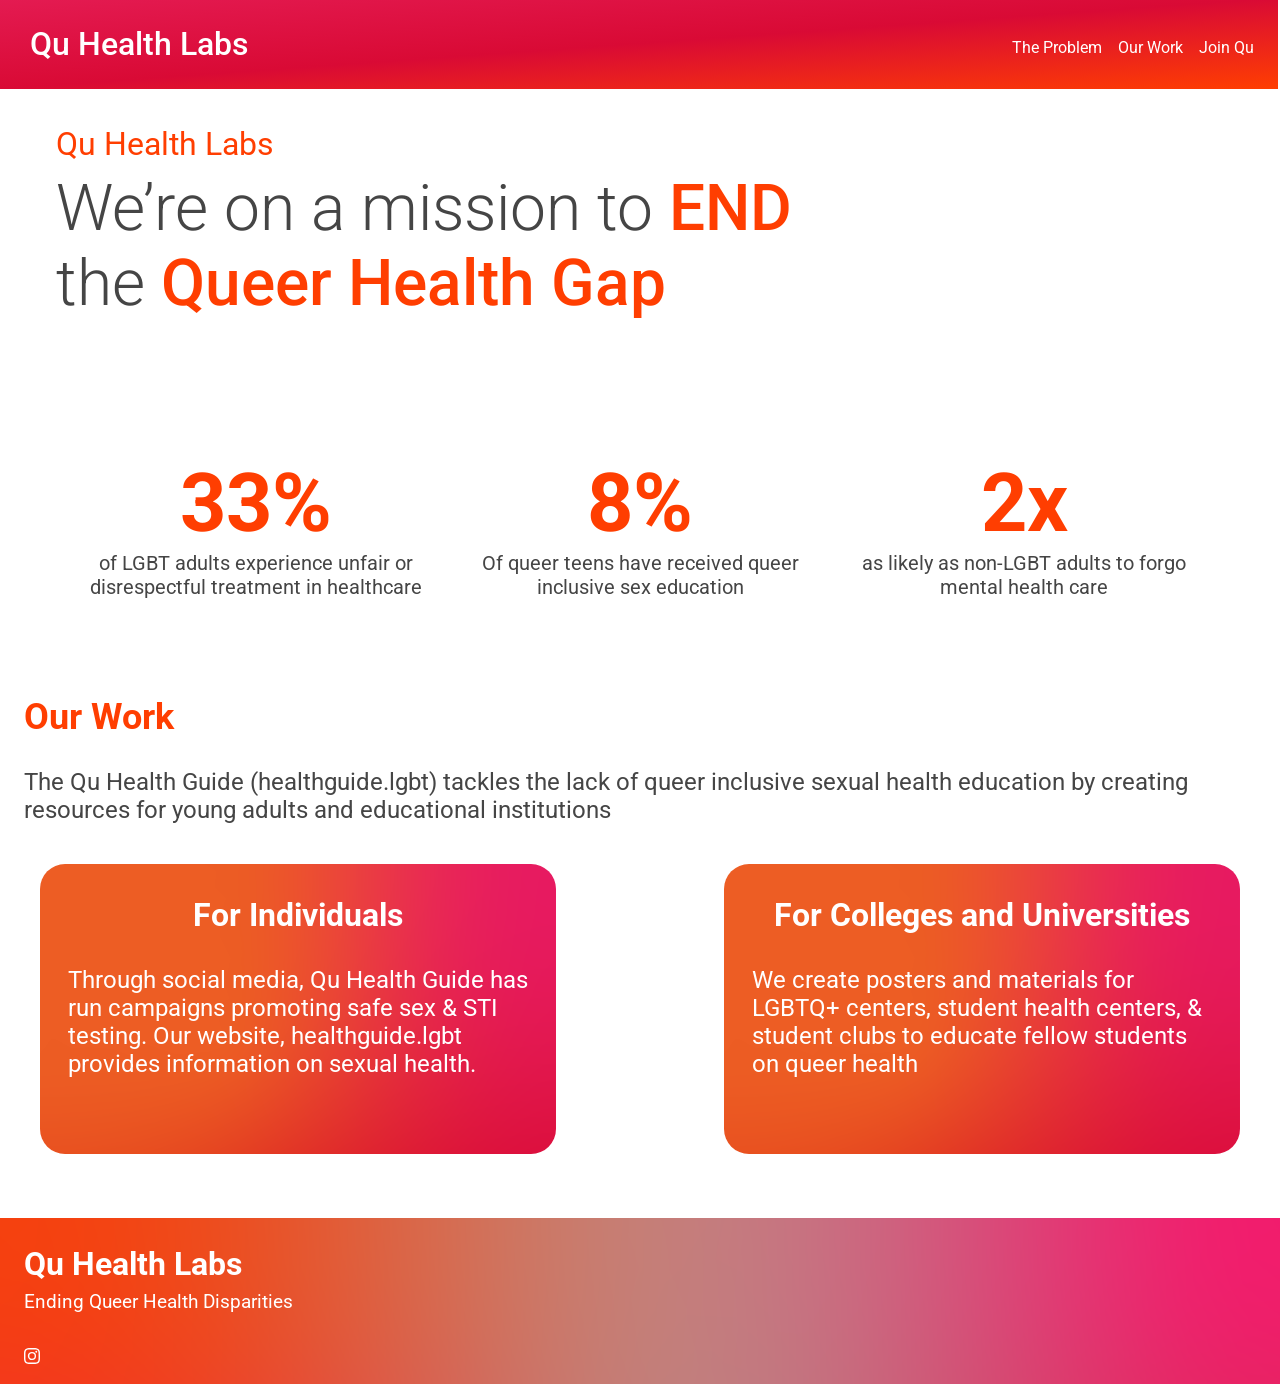
==== index.html @ 695c4d1d "navbar completed the navbar and related updates" ====
<!DOCTYPE html>
<html lang="en">
<head>
    <meta charset="UTF-8">
    <meta name="viewport" content="width=device-width, initial-scale=1.0">
    <title>Qu Health Labs: Ending Queer Health Disparities</title>
    <link rel="stylesheet" href="./styles.css">
    <link rel="preconnect" href="https://fonts.googleapis.com">
    <link rel="preconnect" href="https://fonts.gstatic.com" crossorigin>
    <link href="https://fonts.googleapis.com/css2?family=Roboto:ital,wght@0,100;0,300;0,400;0,500;0,700;0,900;1,100;1,300;1,400;1,500;1,700;1,900&display=swap" rel="stylesheet">
    <script src="https://code.jquery.com/jquery-3.7.1.js" integrity="sha256-eKhayi8LEQwp4NKxN+CfCh+3qOVUtJn3QNZ0TciWLP4=" crossorigin="anonymous"></script>
    <link rel="icon" type="image/x-icon" href="./Qu Ico.ico">
</head>
<body>
    <div class="navbar">
        <div class="navleft">
            <h2>
                Qu Health Labs
            </h2>
        </div>
        <div class="navright">
            <div>
                <li>
                    <a href="#theproblem">
                        <h3>
                            The Problem
                        </h3>
                    </a>
                </li>
            </div>
            <div>
                <li>
                    <a href="#ourwork">
                        <h3>
                            Our Work
                        </h3>
                    </a>
                </li>
            </div>
            <div>
                <li>
                    <a href="">
                        <h3>
                            Join Qu
                        </h3>
                    </a>
                </li>
            </div>
        </div>
        <div class="hamburger">
            <span class="bar"></span>
            <span class="bar"></span>
            <span class="bar"></span>
        </div>
    </div>
    <div class="container">
        <div id="welcome-page">
            <h1>
                Qu Health Labs
            </h1>
            <h2>
                We’re on a mission to <span style="font-weight: 500; color: var(--quorange);">END</span> the <span style="font-weight: 500; color: var(--quorange);">Queer Health Gap</span>
            </h2>
        </div>
    </div>
    <div id="theproblem">
    </div>
    <div class="statsbox">
        <div class="stat">
            <a href="https://www.kff.org/racial-equity-and-health-policy/press-release/survey-lgbt-adults-are-twice-as-likely-as-others-to-say-theyve-been-treated-unfairly-or-with-disrespect-by-a-doctor-or-other-health-care-provider/">
                <h3>
                    33%
                </h3>
                <p>
                    of LGBT adults experience unfair or disrespectful treatment in healthcare
                </p>
            </a>
        </div>
        <div class="stat">
            <a href="https://www.plannedparenthood.org/uploads/filer_public/41/d5/41d511c2-086f-4894-9df7-bb15ecf0d92e/call_to_action_lgbtq_sex_ed_report_-_final_2.pdf">
                <h3>
                    8%
                </h3>
                <p>
                    Of queer teens have received queer inclusive sex education
                </p>
            </a>
        </div>
        <div class="stat">
            <a href="https://www.kff.org/report-section/lgbt-adults-experiences-with-discrimination-and-health-care-disparities-findings/">
                <h3>
                    2x
                </h3>
                <p>
                    as likely as non-LGBT adults to forgo mental health care
                </p>
            </a>
        </div>
    </div>
    <div id="ourwork">
        <h2>
            Our Work
        </h2>
        <p>
            The Qu Health Guide (<a href="https://healthguide.lgbt/">healthguide.lgbt</a>) tackles the lack of queer inclusive sexual health education by creating resources for young adults and educational institutions
        </p>
    </div>
    <div class="workbox">
        <div class="work">
            <h3>
                For Individuals
            </h3>
            <p>
                Through social media, Qu Health Guide has run campaigns promoting safe sex & STI testing. Our website, healthguide.lgbt provides information on sexual health.
            </p>
        </div>
        <div class="work">
            <h3>
                For Colleges and Universities
            </h3>
            <p>
                We create posters and materials for LGBTQ+ centers, student health centers, & student clubs to educate fellow students on queer health
            </p>
        </div>
    </div>
    <div class="footer">
        <div class="footericon">
            <h2>
                Qu Health Labs
            </h2>
            <h3>
                Ending Queer Health Disparities
            </h3>
            <div class="footersocial">
                <a href="https://www.instagram.com/quhealth/">
                    <svg xmlns="http://www.w3.org/2000/svg" width="16" height="16" fill="currentColor" class="bi bi-instagram" viewBox="0 0 16 16">
                        <path d="M8 0C5.829 0 5.556.01 4.703.048 3.85.088 3.269.222 2.76.42a3.9 3.9 0 0 0-1.417.923A3.9 3.9 0 0 0 .42 2.76C.222 3.268.087 3.85.048 4.7.01 5.555 0 5.827 0 8.001c0 2.172.01 2.444.048 3.297.04.852.174 1.433.372 1.942.205.526.478.972.923 1.417.444.445.89.719 1.416.923.51.198 1.09.333 1.942.372C5.555 15.99 5.827 16 8 16s2.444-.01 3.298-.048c.851-.04 1.434-.174 1.943-.372a3.9 3.9 0 0 0 1.416-.923c.445-.445.718-.891.923-1.417.197-.509.332-1.09.372-1.942C15.99 10.445 16 10.173 16 8s-.01-2.445-.048-3.299c-.04-.851-.175-1.433-.372-1.941a3.9 3.9 0 0 0-.923-1.417A3.9 3.9 0 0 0 13.24.42c-.51-.198-1.092-.333-1.943-.372C10.443.01 10.172 0 7.998 0zm-.717 1.442h.718c2.136 0 2.389.007 3.232.046.78.035 1.204.166 1.486.275.373.145.64.319.92.599s.453.546.598.92c.11.281.24.705.275 1.485.039.843.047 1.096.047 3.231s-.008 2.389-.047 3.232c-.035.78-.166 1.203-.275 1.485a2.5 2.5 0 0 1-.599.919c-.28.28-.546.453-.92.598-.28.11-.704.24-1.485.276-.843.038-1.096.047-3.232.047s-2.39-.009-3.233-.047c-.78-.036-1.203-.166-1.485-.276a2.5 2.5 0 0 1-.92-.598 2.5 2.5 0 0 1-.6-.92c-.109-.281-.24-.705-.275-1.485-.038-.843-.046-1.096-.046-3.233s.008-2.388.046-3.231c.036-.78.166-1.204.276-1.486.145-.373.319-.64.599-.92s.546-.453.92-.598c.282-.11.705-.24 1.485-.276.738-.034 1.024-.044 2.515-.045zm4.988 1.328a.96.96 0 1 0 0 1.92.96.96 0 0 0 0-1.92m-4.27 1.122a4.109 4.109 0 1 0 0 8.217 4.109 4.109 0 0 0 0-8.217m0 1.441a2.667 2.667 0 1 1 0 5.334 2.667 2.667 0 0 1 0-5.334"/>
                    </svg>
                </a>
            </div>
        </div>
    </div>
    <script src="nav.js"></script>
</body>
</html>
---- styles.css ----
:root {
    --quorange: #FF3E01;
    --qumagenta: #E41B52;
    --qured: #D90A35;
    --qublack: #454545;
}

*{
    font-family: "Roboto";
}

a, a:hover, a:visited, a:active {
    color: inherit;
    text-decoration: none;
   }

h1 {
    color: var(--quorange);
}

h2 {
    color: var(--quorange);
}

.container {
    display: flexbox;
    text-align: center;
}

.navbar {
    display: flex;
    flex-direction: row;
    flex-wrap: wrap;
    background-image: linear-gradient(to right bottom, var(--qumagenta), var(--qured), var(--quorange)) !important;
    font-size: 1rem;
    margin-left: -10px;
    margin-right: -20px;
    margin-top: -10px;
    justify-content: space-between;
    position: fixed;
    width: 100%;
}



.navleft {
    float: left;
}

.navleft h2{
    color: #ffffff;
    font-size: 2rem;
    padding-left: 2rem;
    font-weight: 500;
}

.navright{
    display: inline-flex;
    flex-direction: row;
    font-size: .9rem;
    margin-top: 1.5rem;
    margin-right: 1.5rem;
    color: #ffffff;
}

.navright h3 {
    margin-left: 1rem;
    font-weight: 400;
    font-size: 1rem;
}

.navright li {
    list-style-type: none;
    display: inline-block;
    flex-direction: row;    
}

.hamburger {
    display: none;
    cursor: pointer;
}

.bar {
    display: block;
    width: 30px;
    height: 3.6px;
    margin-top: 6px;
    margin-bottom: 6px;
    background-color: #ffffff;
}

@media screen and (max-width: 700px){
    .hamburger {
        display: block;
        margin-top: 1.8rem;
        margin-right: 2rem;
    }
    .navright {
        position: fixed;
        left: -100%;
        top: 60px;
        flex-direction: column;
        flex-wrap: wrap;
        background-image: linear-gradient(to right top, var(--qumagenta), var(--qured), var(--quorange)) !important;
        width: 100%;
        margin-left: 0px;
        margin-right: 0px;
        padding-left: 0px;
        padding-right: 0px;
        text-align: center;
    }

    .navright.active {
        left: 0;
    }

    .navmenu {
        text-align: center;
    }
    .navright h3{
        font-size: 20px;
    }
}

.sticky {
    position: fixed;
    top: 0;
    width: 100%;
}

#welcome-page {
    padding-top: 6rem;
    padding-left: 3rem;
    padding-right: 3rem;
    justify-content: center;
    text-align: left;
    max-width: 800px;
}

#welcome-page h1 {
    font-size: 2rem;
    font-weight: 400;
    margin-bottom: 0px;
    padding-bottom: 0px;
    color: var(--quorange);
    text-align: start;
}

#welcome-page h2 {
    font-size: 4rem;
    font-weight: 300;
    color: #454545;
    margin-top: .5rem;
    text-align: start;
}

@media only screen and (max-width: 800px)  {
    #welcomepage {
        justify-content: center;
        text-align: center;
        margin: 2rem;
        padding: 2rem;
    }

    #welcomepage h2 {
        font-size: 2rem;
    }
}

.statsbox {
    font-weight: 600;
    display: flex;
    flex-direction: row;
    flex-wrap: wrap;
    justify-content: space-between;
    padding-top: 0rem;
    margin-top: 0rem;
    padding-left: 2rem;
    padding-right: 2rem;
    align-items: center;
    max-width: 1440px;
    margin: auto;
    padding-bottom: 3rem;
}

.stat {
    max-width: 384px;
    align-items: center;
}

.stat h3{
    color: #FF3E01;
    font-size: 81px;
    font-weight: bold;
    text-align: center;
    padding-bottom: 0px;
    margin-bottom: 0px;
}

.stat p {
    color: #454545;
    font-size: 20px;
    font-weight: 400;
    margin-top: 0rem;
    padding-top: 0rem;
    text-align: center;
}

@media only screen and (max-width: 1300px)  {
    .statsbox {
        justify-content: center;
    }
}


#ourwork {
    justify-content: flex-start;
    margin-left: auto;
    margin-right: auto;
    padding-left: 1rem;
    padding-right: 1rem;
    font-size: 1.5rem;
    max-width: 1440px;
}

#ourwork p {
    color: #454545;
    font-size: 1.5rem;
}
@media only screen and (max-width: 800px){
    #theproblem p {
        font-size: large;
    }
    #ourwork p {
        font-size: large;
    }
    
}
.workbox {
    display: flex;
    flex-direction: row;
    flex-wrap: wrap;
    max-width: 1440px;
    margin-left: auto;
    margin-right: auto;
    padding-left: 1rem;
    padding-right: 1rem;
    justify-content: space-between
}

@media only screen and (max-width: 1150px){
    .workbox {
        justify-content: center;
    }
    
}
.work {
    margin: 1rem;
    max-width: 500px;
    min-width: 300px;
    min-height: 280px;
    max-height: 380px;
    color: #ffffff;
    background-image: url("qubox.png");
    background-size: 100%;
    border-radius: 25px;
    padding-left: 8px;
    padding-right: 8px;
    padding-bottom: 10px;
}

.work h3 {
    font-weight: bold;
    font-size: 32px;
    text-align: center;
    padding-top: 0px;
    padding-left: 20px;
    padding-right: 20px;
}

.work p {
    font-weight: 400;
    font-size: 24px;
    padding-left: 20px;
    padding-right: 20px;
}

.footer {
    background-image: url("qufooter.png");
    display: flex;
    flex-direction: row;
    flex-wrap: wrap;
    margin-top: 3rem;
    margin-left: -1rem;
    margin-right: -1rem;
    margin-bottom: -2rem;
    padding-bottom: 1rem;
    background-size: cover;
}

.footericon {
    color: #ffffff;
    padding-left: 2rem;
}

.footericon h2 {
    color: #ffffff;
    font-size: 2rem;
    padding-bottom: 0rem;
    margin-bottom: .5rem;
}

.footericon h3 {
    color: #ffffff;
    font-weight: 400;
    margin-top: 0rem;
    padding-top: 0rem;
}

.footersocial {
    margin-top: 1rem;
    padding-top: 1rem;
}
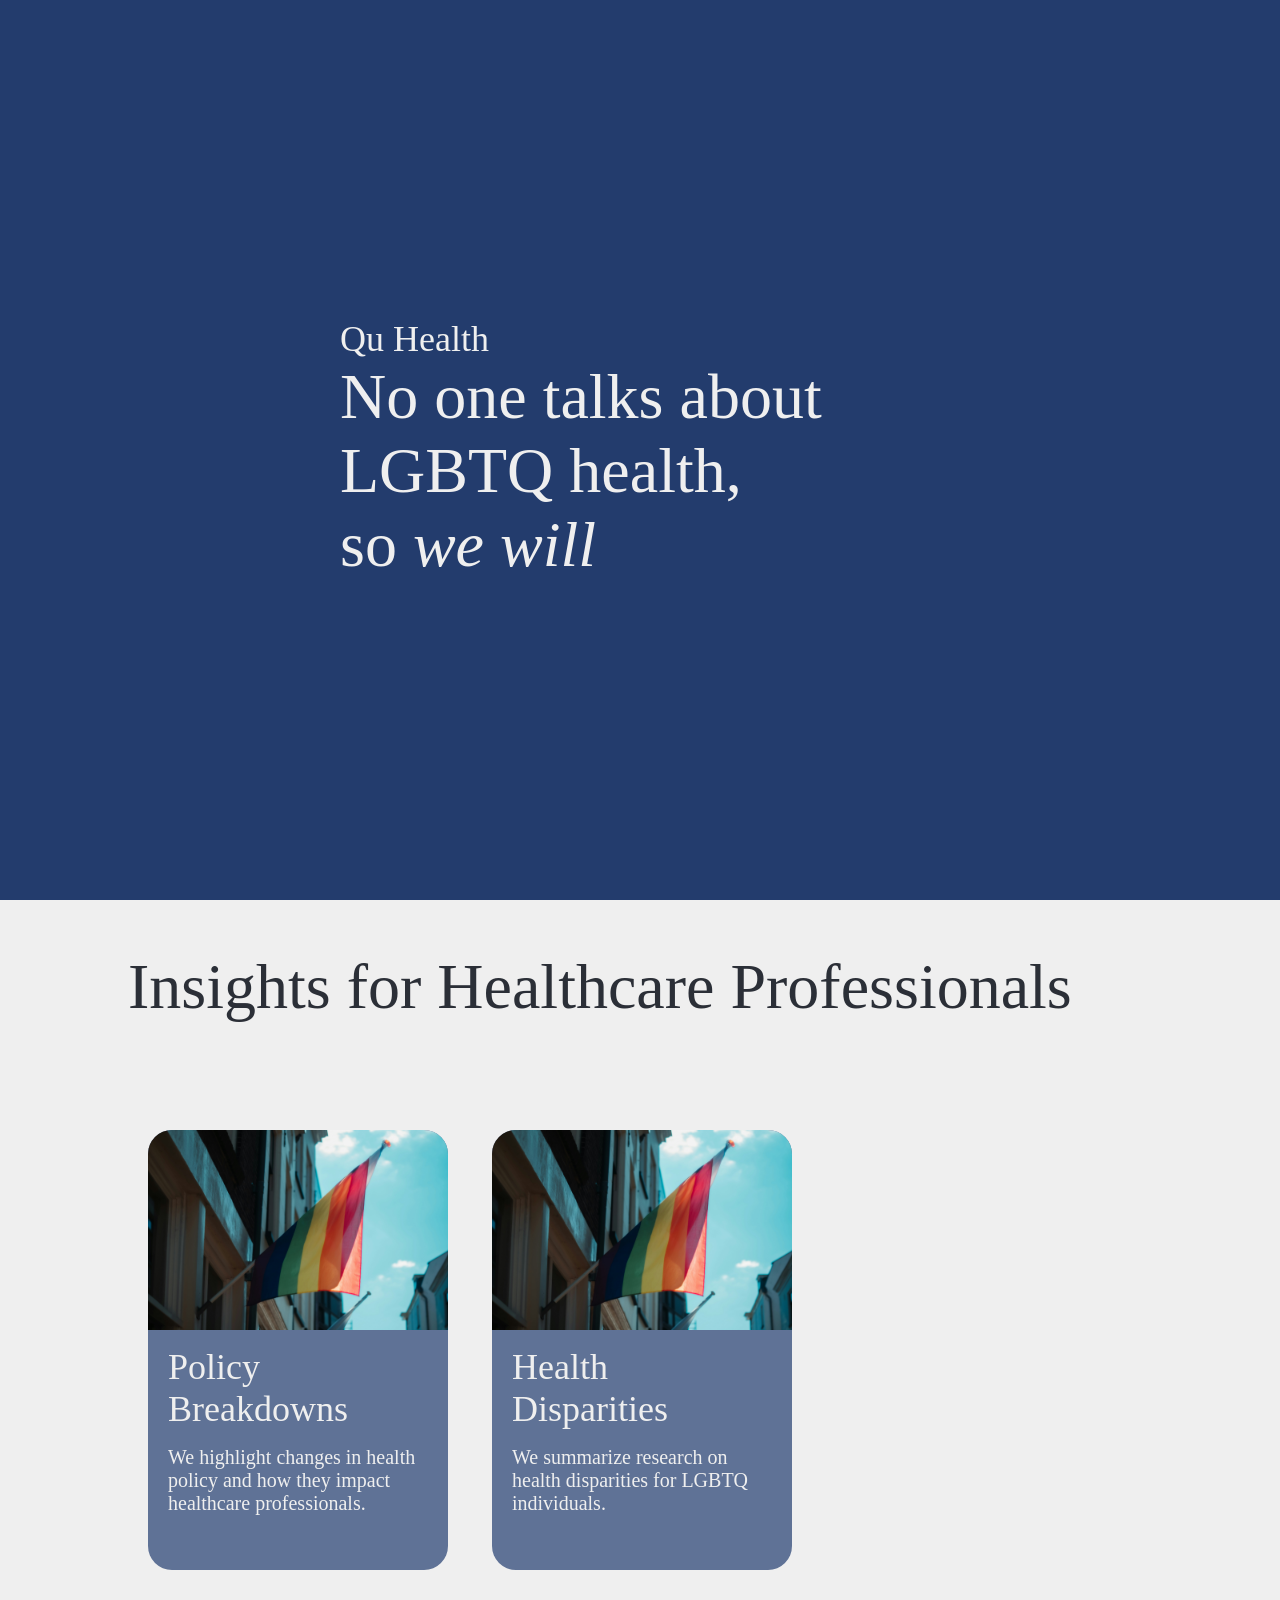
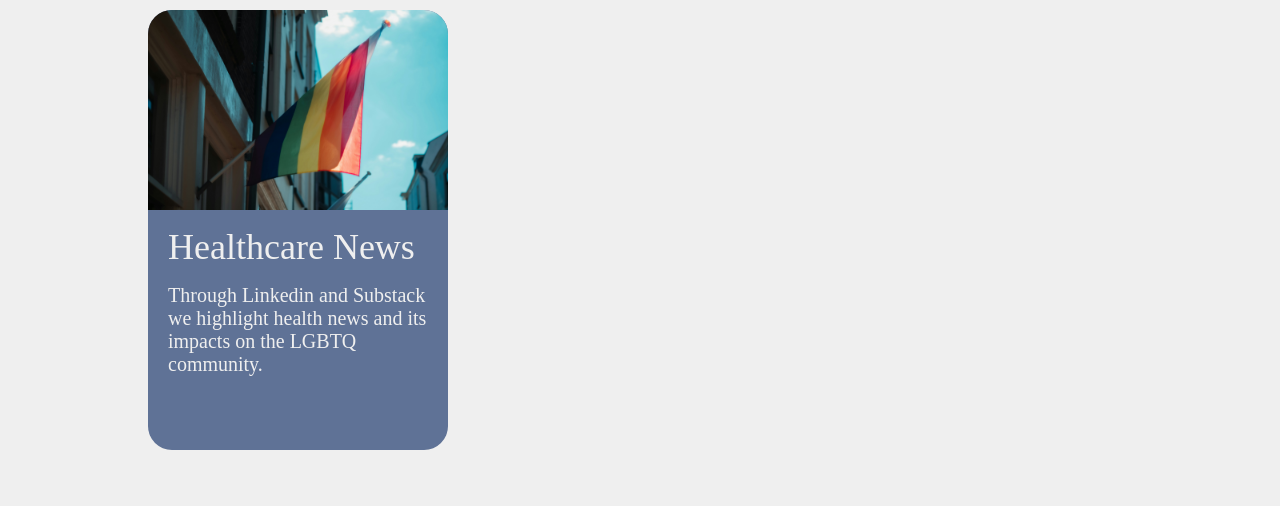
==== commit aedbc943: "updated qu health" ====
--- a/index.html
+++ b/index.html
@@ -3,143 +3,73 @@
 <head>
     <meta charset="UTF-8">
     <meta name="viewport" content="width=device-width, initial-scale=1.0">
-    <title>Qu Health Labs: Ending Queer Health Disparities</title>
+    <title>Qu Health</title>
     <link rel="stylesheet" href="./styles.css">
     <link rel="preconnect" href="https://fonts.googleapis.com">
     <link rel="preconnect" href="https://fonts.gstatic.com" crossorigin>
     <link href="https://fonts.googleapis.com/css2?family=Roboto:ital,wght@0,100;0,300;0,400;0,500;0,700;0,900;1,100;1,300;1,400;1,500;1,700;1,900&display=swap" rel="stylesheet">
     <script src="https://code.jquery.com/jquery-3.7.1.js" integrity="sha256-eKhayi8LEQwp4NKxN+CfCh+3qOVUtJn3QNZ0TciWLP4=" crossorigin="anonymous"></script>
-    <link rel="icon" type="image/x-icon" href="./Qu Ico.ico">
+    <link rel="icon" type="image/x-icon" href="./quico.ico">
 </head>
 <body>
-    <div class="navbar">
-        <div class="navleft">
+    <div class="herocontainer">
+        <div class="herotext">
             <h2>
-                Qu Health Labs
+                Qu Health
             </h2>
-        </div>
-        <div class="navright">
-            <div>
-                <li>
-                    <a href="#theproblem">
-                        <h3>
-                            The Problem
-                        </h3>
-                    </a>
-                </li>
-            </div>
-            <div>
-                <li>
-                    <a href="#ourwork">
-                        <h3>
-                            Our Work
-                        </h3>
-                    </a>
-                </li>
-            </div>
-            <div>
-                <li>
-                    <a href="">
-                        <h3>
-                            Join Qu
-                        </h3>
-                    </a>
-                </li>
-            </div>
-        </div>
-        <div class="hamburger">
-            <span class="bar"></span>
-            <span class="bar"></span>
-            <span class="bar"></span>
+            <h1>
+                No one talks about LGBTQ health, <br>
+                so <i>we will</i>
+            </h1>
         </div>
     </div>
     <div class="container">
-        <div id="welcome-page">
-            <h1>
-                Qu Health Labs
-            </h1>
+        <div class="header">
             <h2>
-                We’re on a mission to <span style="font-weight: 500; color: var(--quorange);">END</span> the <span style="font-weight: 500; color: var(--quorange);">Queer Health Gap</span>
+                Insights for Healthcare Professionals
             </h2>
         </div>
-    </div>
-    <div id="theproblem">
-    </div>
-    <div class="statsbox">
-        <div class="stat">
-            <a href="https://www.kff.org/racial-equity-and-health-policy/press-release/survey-lgbt-adults-are-twice-as-likely-as-others-to-say-theyve-been-treated-unfairly-or-with-disrespect-by-a-doctor-or-other-health-care-provider/">
-                <h3>
-                    33%
-                </h3>
-                <p>
-                    of LGBT adults experience unfair or disrespectful treatment in healthcare
-                </p>
-            </a>
-        </div>
-        <div class="stat">
-            <a href="https://www.plannedparenthood.org/uploads/filer_public/41/d5/41d511c2-086f-4894-9df7-bb15ecf0d92e/call_to_action_lgbtq_sex_ed_report_-_final_2.pdf">
-                <h3>
-                    8%
-                </h3>
-                <p>
-                    Of queer teens have received queer inclusive sex education
-                </p>
-            </a>
-        </div>
-        <div class="stat">
-            <a href="https://www.kff.org/report-section/lgbt-adults-experiences-with-discrimination-and-health-care-disparities-findings/">
-                <h3>
-                    2x
-                </h3>
-                <p>
-                    as likely as non-LGBT adults to forgo mental health care
-                </p>
-            </a>
-        </div>
-    </div>
-    <div id="ourwork">
-        <h2>
-            Our Work
-        </h2>
-        <p>
-            The Qu Health Guide (<a href="https://healthguide.lgbt/">healthguide.lgbt</a>) tackles the lack of queer inclusive sexual health education by creating resources for young adults and educational institutions
-        </p>
-    </div>
-    <div class="workbox">
-        <div class="work">
-            <h3>
-                For Individuals
-            </h3>
-            <p>
-                Through social media, Qu Health Guide has run campaigns promoting safe sex & STI testing. Our website, healthguide.lgbt provides information on sexual health.
-            </p>
-        </div>
-        <div class="work">
-            <h3>
-                For Colleges and Universities
-            </h3>
-            <p>
-                We create posters and materials for LGBTQ+ centers, student health centers, & student clubs to educate fellow students on queer health
-            </p>
-        </div>
-    </div>
-    <div class="footer">
-        <div class="footericon">
-            <h2>
-                Qu Health Labs
-            </h2>
-            <h3>
-                Ending Queer Health Disparities
-            </h3>
-            <div class="footersocial">
-                <a href="https://www.instagram.com/quhealth/">
-                    <svg xmlns="http://www.w3.org/2000/svg" width="16" height="16" fill="currentColor" class="bi bi-instagram" viewBox="0 0 16 16">
-                        <path d="M8 0C5.829 0 5.556.01 4.703.048 3.85.088 3.269.222 2.76.42a3.9 3.9 0 0 0-1.417.923A3.9 3.9 0 0 0 .42 2.76C.222 3.268.087 3.85.048 4.7.01 5.555 0 5.827 0 8.001c0 2.172.01 2.444.048 3.297.04.852.174 1.433.372 1.942.205.526.478.972.923 1.417.444.445.89.719 1.416.923.51.198 1.09.333 1.942.372C5.555 15.99 5.827 16 8 16s2.444-.01 3.298-.048c.851-.04 1.434-.174 1.943-.372a3.9 3.9 0 0 0 1.416-.923c.445-.445.718-.891.923-1.417.197-.509.332-1.09.372-1.942C15.99 10.445 16 10.173 16 8s-.01-2.445-.048-3.299c-.04-.851-.175-1.433-.372-1.941a3.9 3.9 0 0 0-.923-1.417A3.9 3.9 0 0 0 13.24.42c-.51-.198-1.092-.333-1.943-.372C10.443.01 10.172 0 7.998 0zm-.717 1.442h.718c2.136 0 2.389.007 3.232.046.78.035 1.204.166 1.486.275.373.145.64.319.92.599s.453.546.598.92c.11.281.24.705.275 1.485.039.843.047 1.096.047 3.231s-.008 2.389-.047 3.232c-.035.78-.166 1.203-.275 1.485a2.5 2.5 0 0 1-.599.919c-.28.28-.546.453-.92.598-.28.11-.704.24-1.485.276-.843.038-1.096.047-3.232.047s-2.39-.009-3.233-.047c-.78-.036-1.203-.166-1.485-.276a2.5 2.5 0 0 1-.92-.598 2.5 2.5 0 0 1-.6-.92c-.109-.281-.24-.705-.275-1.485-.038-.843-.046-1.096-.046-3.233s.008-2.388.046-3.231c.036-.78.166-1.204.276-1.486.145-.373.319-.64.599-.92s.546-.453.92-.598c.282-.11.705-.24 1.485-.276.738-.034 1.024-.044 2.515-.045zm4.988 1.328a.96.96 0 1 0 0 1.92.96.96 0 0 0 0-1.92m-4.27 1.122a4.109 4.109 0 1 0 0 8.217 4.109 4.109 0 0 0 0-8.217m0 1.441a2.667 2.667 0 1 1 0 5.334 2.667 2.667 0 0 1 0-5.334"/>
-                    </svg>
-                </a>
+        <div class="workbox">
+            <div class="work">
+                <img src="./prideflag.jpg" alt="">
+                <div class="worktext">
+                    <h3>
+                        Policy Breakdowns
+                    </h3>
+                </div>
+                <div class="worktext">
+                    <p>
+                        We highlight changes in health policy and how they impact healthcare professionals.
+                    </p>
+                </div>
+            </div>
+            <div class="work">
+                <img src="./prideflag.jpg" alt="">
+                <div class="worktext">
+                    <h3>
+                        Health Disparities
+                    </h3>
+                </div>
+                <div class="worktext">
+                    <p>
+                        We summarize research on health disparities for LGBTQ individuals.
+                    </p>
+                </div>
+            </div>
+            <div class="work">
+                <img src="./prideflag.jpg" alt="">
+                <div class="worktext">
+                    <h3>
+                        Healthcare News
+                    </h3>
+                </div>
+                <div class="worktext">
+                    <p>
+                        Through Linkedin and Substack we highlight health news and its impacts on the LGBTQ community.
+                    </p>
+                </div>
             </div>
         </div>
     </div>
-    <script src="nav.js"></script>
 </body>
 </html>
--- a/styles.css
+++ b/styles.css
@@ -1,323 +1,139 @@
 :root {
-    --quorange: #FF3E01;
-    --qumagenta: #E41B52;
-    --qured: #D90A35;
-    --qublack: #454545;
+    --qudarkblue: #233C6D;
+    --qulightblue: #5F7296;
+    --quwhite: #EFEFEF;
+    --qunavy: #2B2F37;
 }
 
-*{
-    font-family: "Roboto";
+* {
+    margin: 0;
+    padding: 0;
 }
 
-a, a:hover, a:visited, a:active {
-    color: inherit;
-    text-decoration: none;
-   }
-
 h1 {
-    color: var(--quorange);
+    font-family: Times, 'Times New Roman';
+    color: var(--quwhite);
+    font-weight: 400;
+    font-size: 64px;
 }
 
 h2 {
-    color: var(--quorange);
+    font-weight: 400;
+    color: var(--qunavy);
+    font-size: 64px;
+}
+
+h3 {
+    font-weight: 400;
+    color: var(--quwhite);
+    font-size: 36px;
+}
+
+p {
+    font-weight: 400;
+    color: var(--quwhite);
+    font-size: 20px;
+}
+
+.herocontainer {
+    min-height: 100vh;
+    background-color: var(--qudarkblue);
+    display: flex;
+    justify-content: center;
+    align-items: center;
+}
+
+.herotext {
+    max-width: 600px;
+    justify-content: start;
+}
+
+.herotext h2 {
+    color: var(--quwhite);
+    font-size: 36px;
 }
 
 .container {
-    display: flexbox;
-    text-align: center;
+    min-height: 100vh;
+    background-color: var(--quwhite);
+    justify-content: center;
+    margin-left: auto;
+    margin-right: auto;
+    margin: 0;
 }
 
-.navbar {
-    display: flex;
-    flex-direction: row;
-    flex-wrap: wrap;
-    background-image: linear-gradient(to right bottom, var(--qumagenta), var(--qured), var(--quorange)) !important;
-    font-size: 1rem;
-    margin-left: -10px;
-    margin-right: -20px;
-    margin-top: -10px;
-    justify-content: space-between;
-    position: fixed;
-    width: 100%;
+.header {
+    padding: 50px;
+    justify-content: center;
+    margin-left: auto;
+    margin-right: auto;
+    width: clamp(300px, 80%, 1100px);
 }
 
-
-
-.navleft {
-    float: left;
+.workbox {
+    display: inline-flexbox;
+    flex-direction: row;
+    justify-content: center;
+    margin-left: auto;
+    margin-right: auto;
+    padding-top: 36px;
+    padding-bottom: 36px;
+    width: clamp(300px, 80%, 1100px);
 }
 
-.navleft h2{
-    color: #ffffff;
-    font-size: 2rem;
-    padding-left: 2rem;
-    font-weight: 500;
+.work {
+    min-height: 420px;
+    max-width: 300px;
+    background-color: var(--qulightblue);
+    display: inline-flex;
+    padding-bottom: 20px;
+    flex-direction: column;
+    align-items: start;
+    gap: 16px;
+    flex-shrink: 0;
+    border-radius: 24px;
+    margin: 20px;
+
 }
 
-.navright{
-    display: inline-flex;
-    flex-direction: row;
-    font-size: .9rem;
-    margin-top: 1.5rem;
-    margin-right: 1.5rem;
-    color: #ffffff;
+.work img {
+    object-fit: cover;
+    max-width: 300px;
+    border-radius: 24px 24px 0px 0px;
 }
 
-.navright h3 {
-    margin-left: 1rem;
-    font-weight: 400;
-    font-size: 1rem;
-}
-
-.navright li {
-    list-style-type: none;
-    display: inline-block;
-    flex-direction: row;    
-}
-
-.hamburger {
-    display: none;
-    cursor: pointer;
-}
-
-.bar {
-    display: block;
-    width: 30px;
-    height: 3.6px;
-    margin-top: 6px;
-    margin-bottom: 6px;
-    background-color: #ffffff;
-}
-
-@media screen and (max-width: 700px){
-    .hamburger {
-        display: block;
-        margin-top: 1.8rem;
-        margin-right: 2rem;
-    }
-    .navright {
-        position: fixed;
-        left: -100%;
-        top: 60px;
-        flex-direction: column;
-        flex-wrap: wrap;
-        background-image: linear-gradient(to right top, var(--qumagenta), var(--qured), var(--quorange)) !important;
-        width: 100%;
-        margin-left: 0px;
-        margin-right: 0px;
-        padding-left: 0px;
-        padding-right: 0px;
-        text-align: center;
-    }
-
-    .navright.active {
-        left: 0;
-    }
-
-    .navmenu {
-        text-align: center;
-    }
-    .navright h3{
-        font-size: 20px;
-    }
-}
-
-.sticky {
-    position: fixed;
-    top: 0;
-    width: 100%;
-}
-
-#welcome-page {
-    padding-top: 6rem;
-    padding-left: 3rem;
-    padding-right: 3rem;
-    justify-content: center;
-    text-align: left;
-    max-width: 800px;
-}
-
-#welcome-page h1 {
-    font-size: 2rem;
-    font-weight: 400;
-    margin-bottom: 0px;
-    padding-bottom: 0px;
-    color: var(--quorange);
-    text-align: start;
-}
-
-#welcome-page h2 {
-    font-size: 4rem;
-    font-weight: 300;
-    color: #454545;
-    margin-top: .5rem;
-    text-align: start;
-}
-
-@media only screen and (max-width: 800px)  {
-    #welcomepage {
-        justify-content: center;
-        text-align: center;
-        margin: 2rem;
-        padding: 2rem;
-    }
-
-    #welcomepage h2 {
-        font-size: 2rem;
-    }
-}
-
-.statsbox {
-    font-weight: 600;
-    display: flex;
-    flex-direction: row;
-    flex-wrap: wrap;
-    justify-content: space-between;
-    padding-top: 0rem;
-    margin-top: 0rem;
-    padding-left: 2rem;
-    padding-right: 2rem;
-    align-items: center;
-    max-width: 1440px;
-    margin: auto;
-    padding-bottom: 3rem;
-}
-
-.stat {
-    max-width: 384px;
-    align-items: center;
-}
-
-.stat h3{
-    color: #FF3E01;
-    font-size: 81px;
-    font-weight: bold;
-    text-align: center;
-    padding-bottom: 0px;
-    margin-bottom: 0px;
-}
-
-.stat p {
-    color: #454545;
-    font-size: 20px;
-    font-weight: 400;
-    margin-top: 0rem;
-    padding-top: 0rem;
-    text-align: center;
-}
-
-@media only screen and (max-width: 1300px)  {
-    .statsbox {
-        justify-content: center;
-    }
-}
-
-
-#ourwork {
-    justify-content: flex-start;
-    margin-left: auto;
-    margin-right: auto;
-    padding-left: 1rem;
-    padding-right: 1rem;
-    font-size: 1.5rem;
-    max-width: 1440px;
-}
-
-#ourwork p {
-    color: #454545;
-    font-size: 1.5rem;
-}
-@media only screen and (max-width: 800px){
-    #theproblem p {
-        font-size: large;
-    }
-    #ourwork p {
-        font-size: large;
-    }
-    
-}
-.workbox {
-    display: flex;
-    flex-direction: row;
-    flex-wrap: wrap;
-    max-width: 1440px;
-    margin-left: auto;
-    margin-right: auto;
-    padding-left: 1rem;
-    padding-right: 1rem;
-    justify-content: space-between
-}
-
-@media only screen and (max-width: 1150px){
-    .workbox {
-        justify-content: center;
-    }
-    
-}
-.work {
-    margin: 1rem;
-    max-width: 500px;
-    min-width: 300px;
-    min-height: 280px;
-    max-height: 380px;
-    color: #ffffff;
-    background-image: url("qubox.png");
-    background-size: 100%;
-    border-radius: 25px;
-    padding-left: 8px;
-    padding-right: 8px;
-    padding-bottom: 10px;
-}
-
-.work h3 {
-    font-weight: bold;
-    font-size: 32px;
-    text-align: center;
-    padding-top: 0px;
+.worktext {
     padding-left: 20px;
     padding-right: 20px;
 }
 
-.work p {
-    font-weight: 400;
-    font-size: 24px;
-    padding-left: 20px;
-    padding-right: 20px;
-}
+@media screen and (max-width: 700px) {
+    .herocontainer {
+        padding-left: 40px;
+        padding-right: 40px;
+    }
 
-.footer {
-    background-image: url("qufooter.png");
-    display: flex;
-    flex-direction: row;
-    flex-wrap: wrap;
-    margin-top: 3rem;
-    margin-left: -1rem;
-    margin-right: -1rem;
-    margin-bottom: -2rem;
-    padding-bottom: 1rem;
-    background-size: cover;
-}
+    h1 {
+        font-size: 48px;
+    }
 
-.footericon {
-    color: #ffffff;
-    padding-left: 2rem;
-}
+    h2 {
+        font-size: 40px;
+    }
 
-.footericon h2 {
-    color: #ffffff;
-    font-size: 2rem;
-    padding-bottom: 0rem;
-    margin-bottom: .5rem;
-}
+    .workbox {
+        padding-top: 24px;
+        padding-left: 10px;
+        padding-right: 10px;
+        flex-direction: column;
+    }
 
-.footericon h3 {
-    color: #ffffff;
-    font-weight: 400;
-    margin-top: 0rem;
-    padding-top: 0rem;
-}
+    .work {
+        max-width: 280px;
+    }
 
-.footersocial {
-    margin-top: 1rem;
-    padding-top: 1rem;
+    .work img {
+        max-width: 280px;
+    }
+
 }
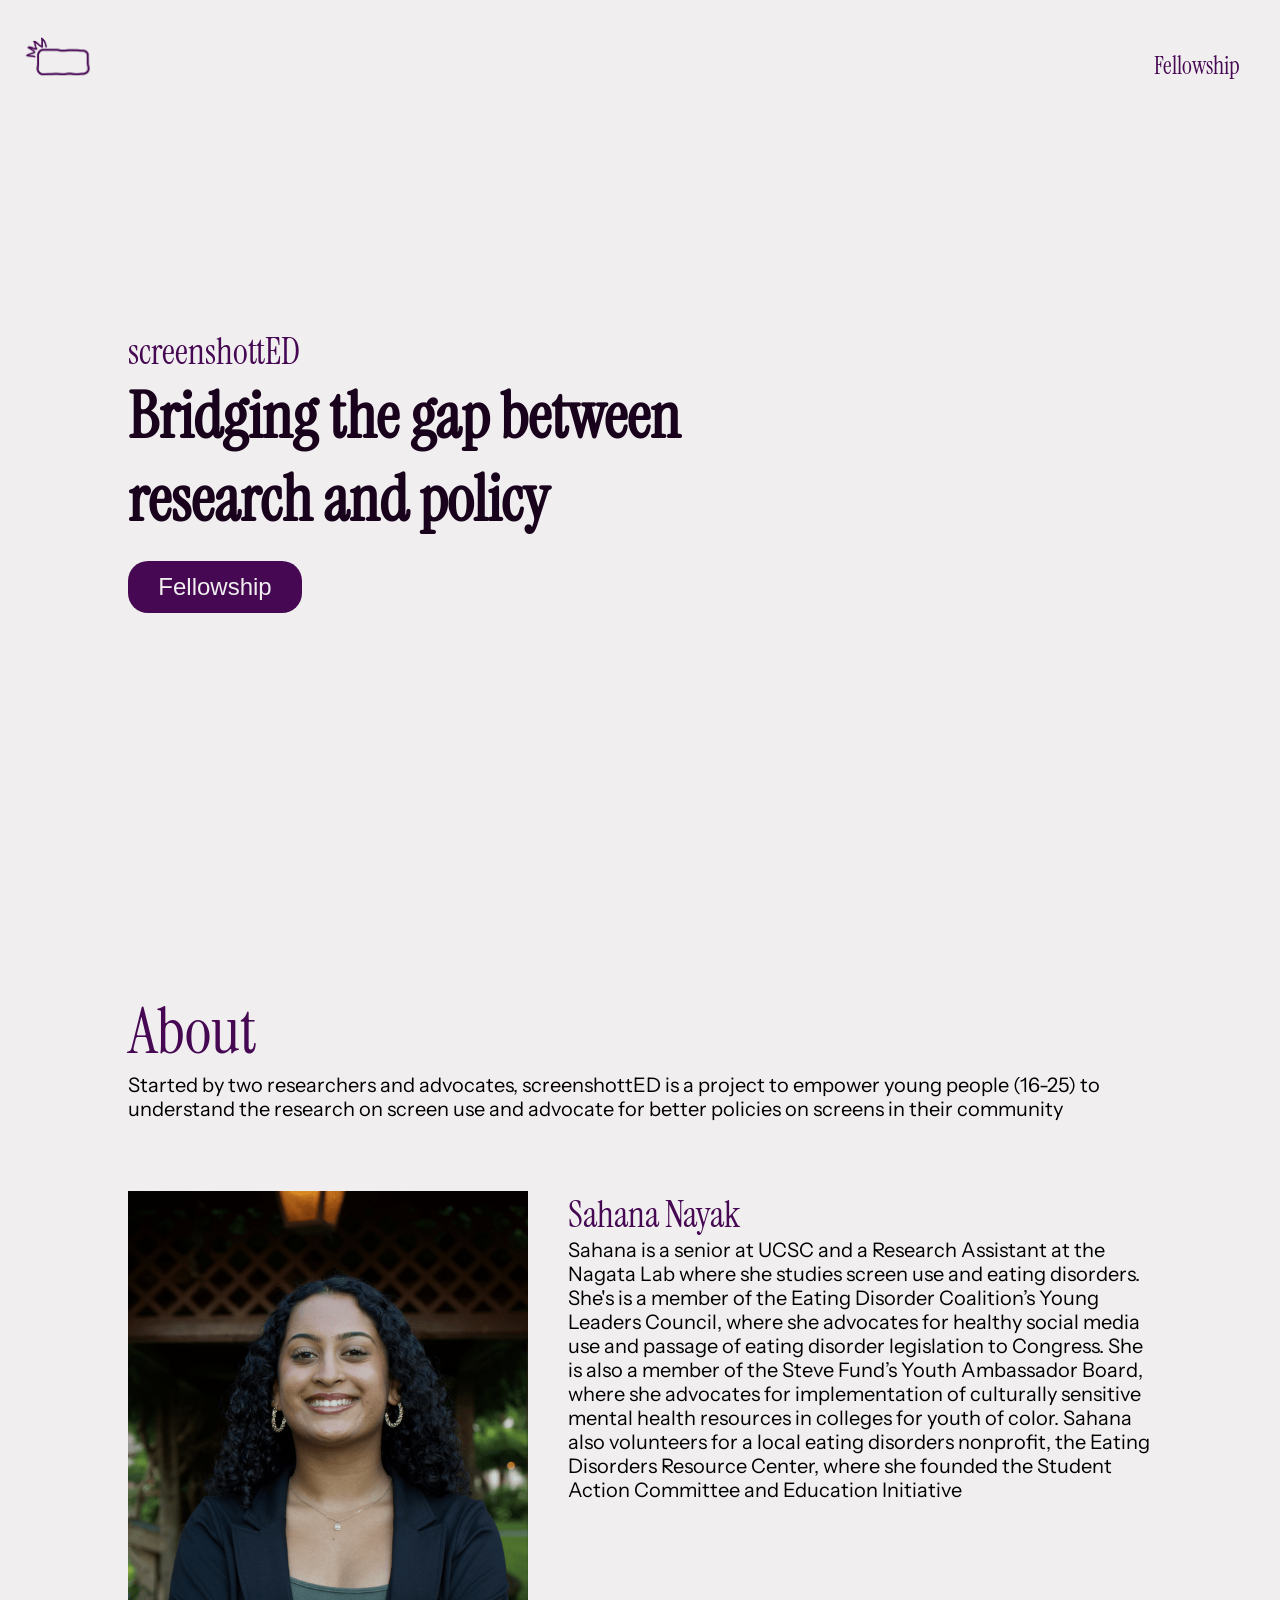
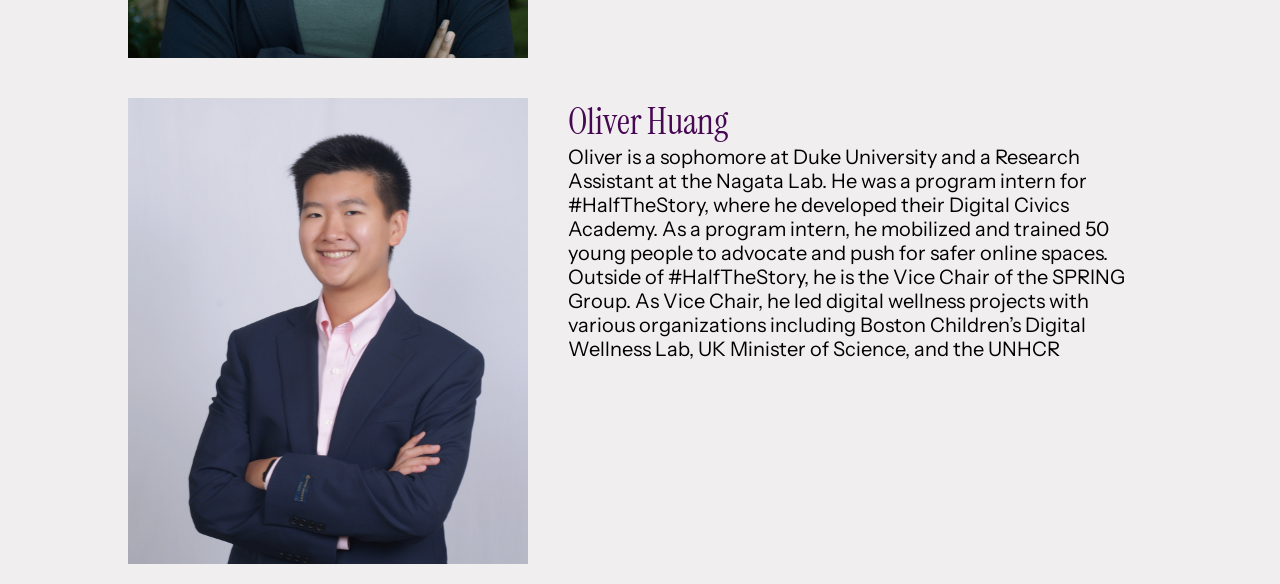
==== commit 0d1e0f7f: "About Page Added an about page and headshots" ====
--- a/index.html
+++ b/index.html
@@ -3,71 +3,78 @@
 <head>
     <meta charset="UTF-8">
     <meta name="viewport" content="width=device-width, initial-scale=1.0">
-    <title>Qu Health</title>
+    <title>screenshottED</title>
     <link rel="stylesheet" href="./styles.css">
+    <link rel="stylesheet" href="./nav.css">
+   <link rel="preconnect" href="https://fonts.googleapis.com">
+    <link rel="preconnect" href="https://fonts.gstatic.com" crossorigin>
+    <link href="https://fonts.googleapis.com/css2?family=Instrument+Serif:ital@0;1&display=swap" rel="stylesheet">
+    <script src="https://code.jquery.com/jquery-3.7.1.js" integrity="sha256-eKhayi8LEQwp4NKxN+CfCh+3qOVUtJn3QNZ0TciWLP4=" crossorigin="anonymous"></script>
     <link rel="preconnect" href="https://fonts.googleapis.com">
     <link rel="preconnect" href="https://fonts.gstatic.com" crossorigin>
-    <link href="https://fonts.googleapis.com/css2?family=Roboto:ital,wght@0,100;0,300;0,400;0,500;0,700;0,900;1,100;1,300;1,400;1,500;1,700;1,900&display=swap" rel="stylesheet">
-    <script src="https://code.jquery.com/jquery-3.7.1.js" integrity="sha256-eKhayi8LEQwp4NKxN+CfCh+3qOVUtJn3QNZ0TciWLP4=" crossorigin="anonymous"></script>
-    <link rel="icon" type="image/x-icon" href="./quico.ico">
+    <link href="https://fonts.googleapis.com/css2?family=Instrument+Sans:ital,wght@0,400..700;1,400..700&family=Instrument+Serif:ital@0;1&display=swap" rel="stylesheet">
+
+    <link rel="icon" type="image/x-icon" href="./Screen Shotted Logo.png">
 </head>
 <body>
+    <div id="nav-placeholder">
+    </div>
+    <script>
+    $(function(){
+      $("#nav-placeholder").load("nav.html");
+    });
+    </script>
     <div class="herocontainer">
         <div class="herotext">
             <h2>
-                Qu Health
+                screenshottED
             </h2>
             <h1>
-                No one talks about LGBTQ health, <br>
-                so <i>we will</i>
+                Bridging the gap between research and policy
             </h1>
+            <div class="button">
+                <a href="./fellowship.html">
+                <h3>
+                    Fellowship
+                </h3>
+                </a>
+
+            </div>
         </div>
     </div>
     <div class="container">
         <div class="header">
             <h2>
-                Insights for Healthcare Professionals
+                About
             </h2>
+            <p>
+                Started by two researchers and advocates, screenshottED is a project to empower young people (16-25) to understand the research on screen use and advocate for better policies on screens in their community
+            </p>
         </div>
-        <div class="workbox">
-            <div class="work">
-                <img src="./prideflag.jpg" alt="">
-                <div class="worktext">
-                    <h3>
-                        Policy Breakdowns
-                    </h3>
-                </div>
-                <div class="worktext">
-                    <p>
-                        We highlight changes in health policy and how they impact healthcare professionals.
-                    </p>
-                </div>
+        <div class="about">
+            <div class="about-image">
+                <img src="./sahana_headshot.png" alt="Photo of Sahana Nayak">
             </div>
-            <div class="work">
-                <img src="./prideflag.jpg" alt="">
-                <div class="worktext">
-                    <h3>
-                        Health Disparities
-                    </h3>
-                </div>
-                <div class="worktext">
-                    <p>
-                        We summarize research on health disparities for LGBTQ individuals.
-                    </p>
-                </div>
+            <div class="about-text">
+                <h3>
+                    Sahana Nayak
+                </h3>
+                <p>
+                   Sahana is a senior at UCSC and a Research Assistant at the Nagata Lab where she studies screen use and eating disorders. She's is a member of the Eating Disorder Coalition’s Young Leaders Council, where she advocates for healthy social media use and passage of eating disorder legislation to Congress. She is also a member of the Steve Fund’s Youth Ambassador Board, where she advocates for implementation of culturally sensitive mental health resources in colleges for youth of color. Sahana also volunteers for a local eating disorders nonprofit, the Eating Disorders Resource Center, where she founded the Student Action Committee and Education Initiative
+                </p>
             </div>
-            <div class="work">
-                <img src="./prideflag.jpg" alt="">
-                <div class="worktext">
-                    <h3>
-                        Healthcare News
-                    </h3>
-                </div>
-                <div class="worktext">
-                    <p>
-                        Through Linkedin and Substack we highlight health news and its impacts on the LGBTQ community.
-                    </p>
-                </div>
+        </div>
+        <div class="about">
+            <div class="about-image">
+                <img src="./oliver_headshot.png" alt="Photo of Oliver Huang">
+            </div>
+            <div class="about-text">
+                <h3>
+                    Oliver Huang
+                </h3>
+                <p>
+                    Oliver is a sophomore at Duke University and a Research Assistant at the Nagata Lab. He was a program intern for #HalfTheStory, where he developed their Digital Civics Academy. As a program intern, he mobilized and trained 50 young people to advocate and push for safer online spaces. Outside of #HalfTheStory, he is the Vice Chair of the SPRING Group. As Vice Chair, he led digital wellness projects with various organizations including Boston Children’s Digital Wellness Lab, UK Minister of Science, and the UNHCR
+                </p>
             </div>
         </div>
     </div>
--- a/styles.css
+++ b/styles.css
@@ -1,35 +1,50 @@
 :root {
-    --qudarkblue: #233C6D;
-    --qulightblue: #5F7296;
-    --quwhite: #EFEFEF;
-    --qunavy: #2B2F37;
+    --edwhite: #F0EEEF;
+    --edpurple: #460753;
+    --edblack: #18021C;
 }
 
 * {
     margin: 0;
     padding: 0;
-}
+    background-color: var(--edwhite);
+}
+
+.instrument-serif-regular {
+  font-family: "Instrument Serif", serif;
+  font-weight: 400;
+  font-style: normal;
+}
+
+.instrument-serif-regular-italic {
+  font-family: "Instrument Serif", serif;
+  font-weight: 800;
+  font-style: italic;
+}
+
 
 h1 {
-    font-family: Times, 'Times New Roman';
-    color: var(--quwhite);
+    font-family: 'Instrument Serif';
+    color: var(--edblack);
+    font-weight: 600;
+    font-size: 64px;
+}
+
+h2 {
+    font-family: 'Instrument Serif', serif;
     font-weight: 400;
-    font-size: 64px;
-}
-
-h2 {
-    font-weight: 400;
-    color: var(--qunavy);
+    color: var(--edpurple);
     font-size: 64px;
 }
 
 h3 {
     font-weight: 400;
-    color: var(--quwhite);
+    color: var(--edpurple);
     font-size: 36px;
 }
 
 p {
+    font-family: 'Instrument Sans', sans-serif;
     font-weight: 400;
     color: var(--quwhite);
     font-size: 20px;
@@ -37,19 +52,24 @@
 
 .herocontainer {
     min-height: 100vh;
-    background-color: var(--qudarkblue);
+    background-color: var(--edwhite);
     display: flex;
     justify-content: center;
     align-items: center;
+    width: clamp(300px, 80%, 1100px);
+    padding: 20px;
+    margin-left: auto;
+    margin-right: auto;
 }
 
 .herotext {
-    max-width: 600px;
     justify-content: start;
+    width: clamp(300px, 80%, 700px);
+    margin-right: auto;
 }
 
 .herotext h2 {
-    color: var(--quwhite);
+    color: var(--edpurple);
     font-size: 36px;
 }
 
@@ -68,6 +88,27 @@
     margin-left: auto;
     margin-right: auto;
     width: clamp(300px, 80%, 1100px);
+}
+
+.button {
+    background-color: var(--edpurple);
+    border: none;
+    border-radius: 20px;
+    padding: 12px;
+    width: 150px;
+    cursor: pointer;
+    text-decoration: none;
+    display: inline-block;
+    margin-top: 20px;
+}
+
+.button h3 {
+    background-color: var(--edpurple);
+    color: var(--edwhite);
+    text-decoration: none;
+    font-size: 24px;
+    text-align: center;
+    font-family: instrument-sans, sans-serif;
 }
 
 .workbox {
@@ -107,10 +148,34 @@
     padding-right: 20px;
 }
 
+.about {
+    display: flex;
+    flex-direction: row;
+    justify-content: start;
+    width: clamp(300px, 80%, 1100px);
+    padding: 20px;
+    margin-left: auto;
+    margin-right: auto;
+}
+
+.about h3 {
+    font-family: 'instrument serif', serif;
+}
+
+.about-image img {
+    max-width: 400px;
+    margin-right: 40px;
+    aspect-ratio: 6/7;
+    object-fit: cover;
+}
+
+
+
 @media screen and (max-width: 700px) {
     .herocontainer {
-        padding-left: 40px;
-        padding-right: 40px;
+        padding-left: 20px;
+        padding-right: 20px;
+        width: auto;
     }
 
     h1 {
@@ -136,4 +201,18 @@
         max-width: 280px;
     }
 
+    .header {
+        padding: 20px;
+        width: auto;
+    }
+
+    .about {
+        flex-direction: column;
+        align-items: center;
+        text-align: start;
+    }
+
+    .about-text {
+        margin-top: 20px;
+    }
 }
--- a/nav.css
+++ b/nav.css
@@ -0,0 +1,87 @@
+:root {
+    --edwhite: #F0EEEF;
+    --edpurple: #460753;
+    --edblack: #18021C;
+}
+
+a, a:hover, a:visited, a:active {
+    color: inherit;
+    text-decoration: none;
+   }
+
+h1 {
+    color: var(--edblack);
+}
+
+.navcontainer img {
+    padding: 20px;
+}
+
+img {
+    display: block;
+}
+
+.navcontainer {
+    width: 100%;
+    position: fixed;
+}
+.navbar {
+    display: flex;
+    flex-direction: row;
+    flex-wrap: wrap;
+    font-size: 1rem;
+    justify-content: space-between;
+    max-width: 1280px;
+    margin-left: auto;
+    margin-right: auto;
+}
+
+.navleft h2{
+    color: var(--edpurple);
+    font-size: 2rem;
+    padding-left: 60px;
+    padding-top: 1.2rem;
+    font-weight: 500;
+}
+
+.navright{
+    display: inline-flex;
+    flex-direction: row;
+    margin-top: 50px;
+    margin-right: 30px;
+    color: var(--edpurple);
+}
+
+.navright h3 {
+    color: var(--edpurple);
+    margin-left: 10px;
+    margin-right: 10px;
+    font-weight: 400;
+    font-size: 1.5rem;
+    font-family: 'Instrument Serif', serif;
+}
+
+.navright li {
+    list-style-type: none;
+    display: inline-block;
+    flex-direction: row;  
+}
+
+.hamburger {
+    display: none;
+    cursor: pointer;
+}
+
+.bar {
+    display: block;
+    width: 30px;
+    height: 3.6px;
+    margin-bottom: 6px;
+    color: var(--edpurple);
+}
+
+.sticky {
+    position: fixed;
+    top: 0;
+    width: 100%;
+}
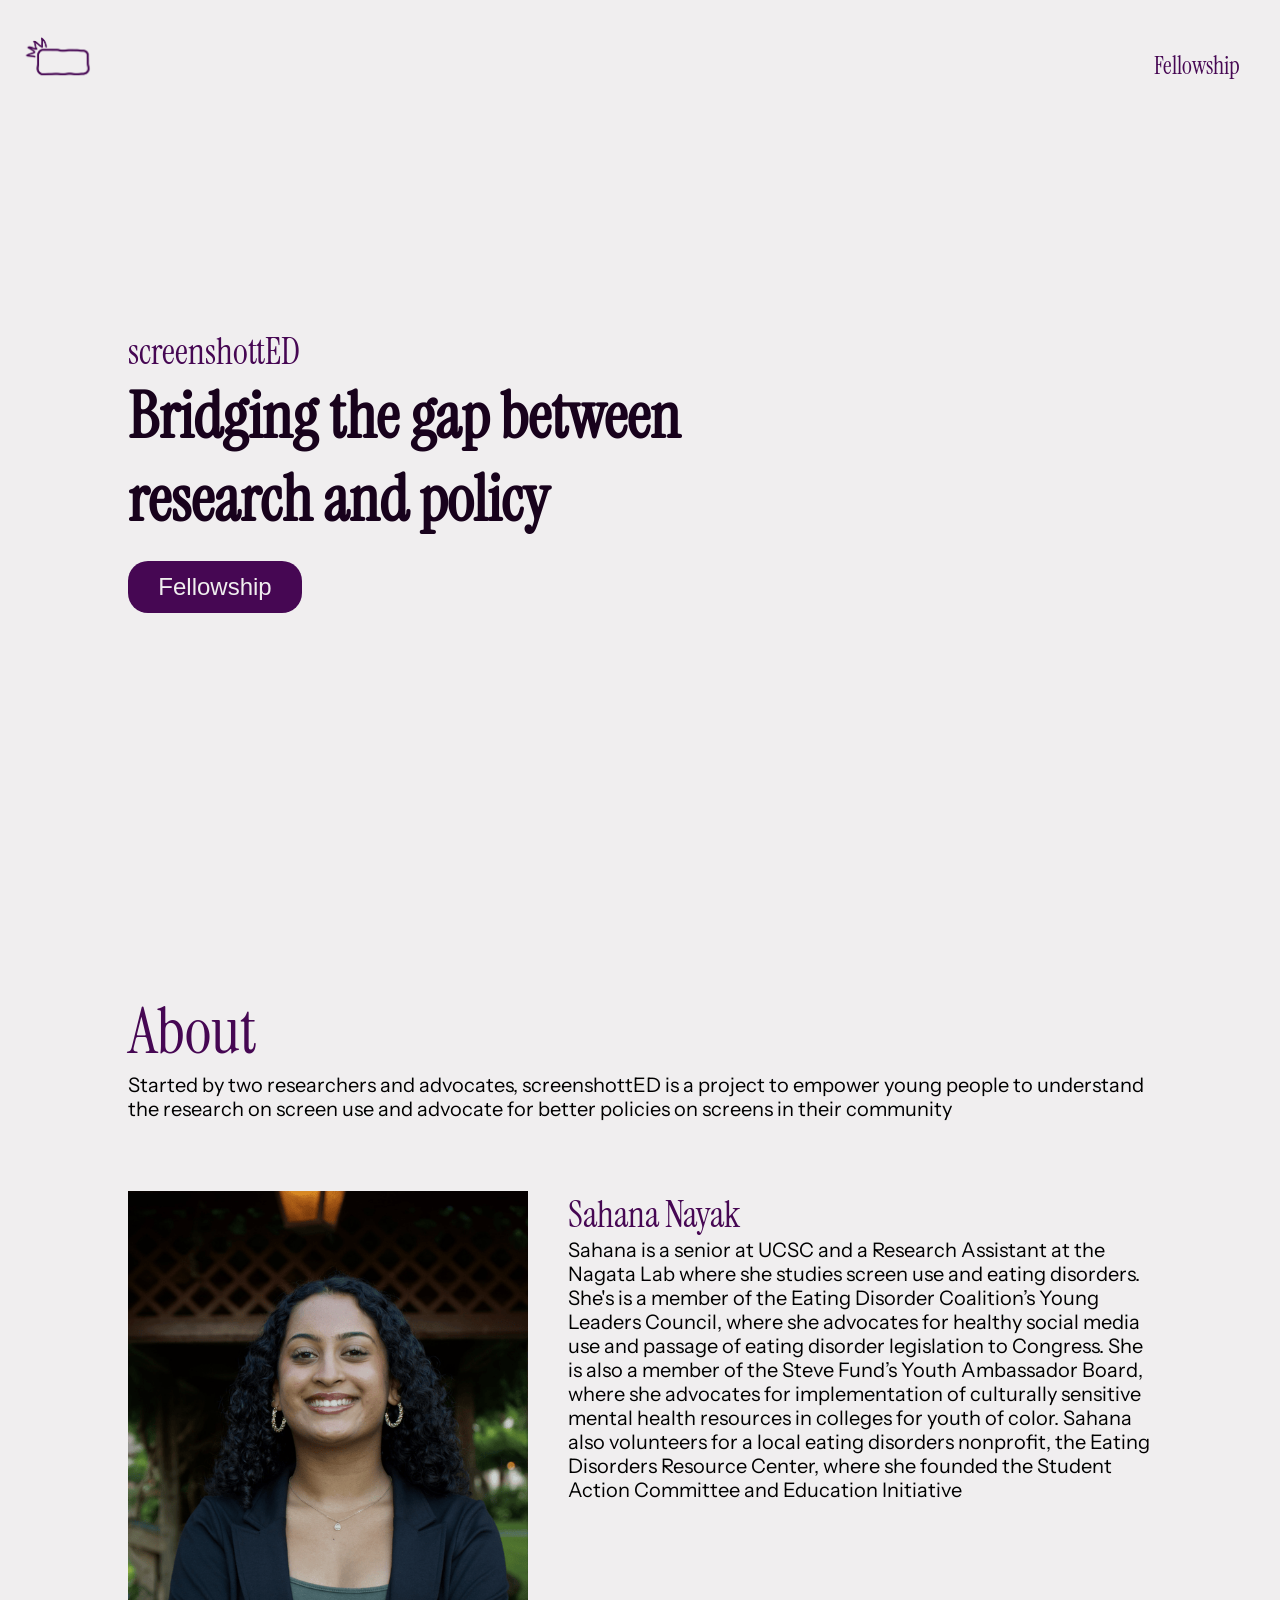
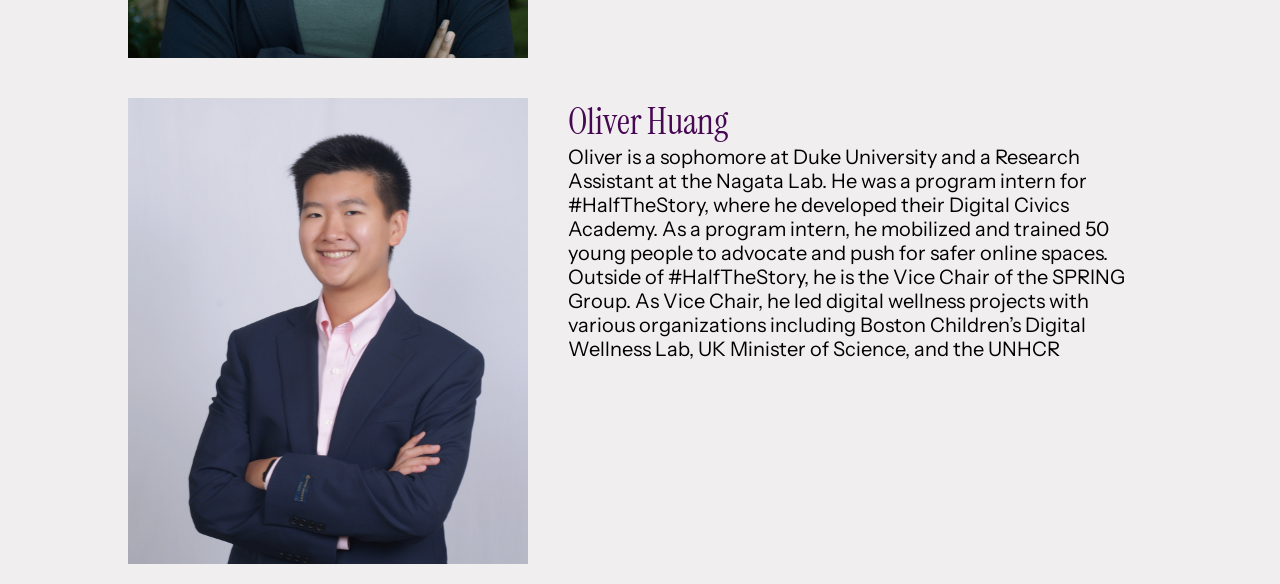
==== commit 429fcf66: "redid everything" ====
--- a/index.html
+++ b/index.html
@@ -48,7 +48,7 @@
                 About
             </h2>
             <p>
-                Started by two researchers and advocates, screenshottED is a project to empower young people (16-25) to understand the research on screen use and advocate for better policies on screens in their community
+                Started by two researchers and advocates, screenshottED is a project to empower young people to understand the research on screen use and advocate for better policies on screens in their community
             </p>
         </div>
         <div class="about">
--- a/styles.css
+++ b/styles.css
@@ -169,7 +169,29 @@
     object-fit: cover;
 }
 
-
+.body {
+    width: clamp(300px, 80%, 1100px);
+    margin-left: auto;
+    margin-right: auto;
+}
+
+.body p {
+    color: var(--edblack);
+    font-size: 24px;
+}
+
+.body ul {
+    padding-left: 40px;
+    padding-top: 12px;
+    padding-bottom: 12px;
+    max-width: 800px;
+}
+
+.body li {
+    color: var(--edblack);
+    font-size: 18px;
+    font-family: 'instrument sans', sans-serif;
+}
 
 @media screen and (max-width: 700px) {
     .herocontainer {
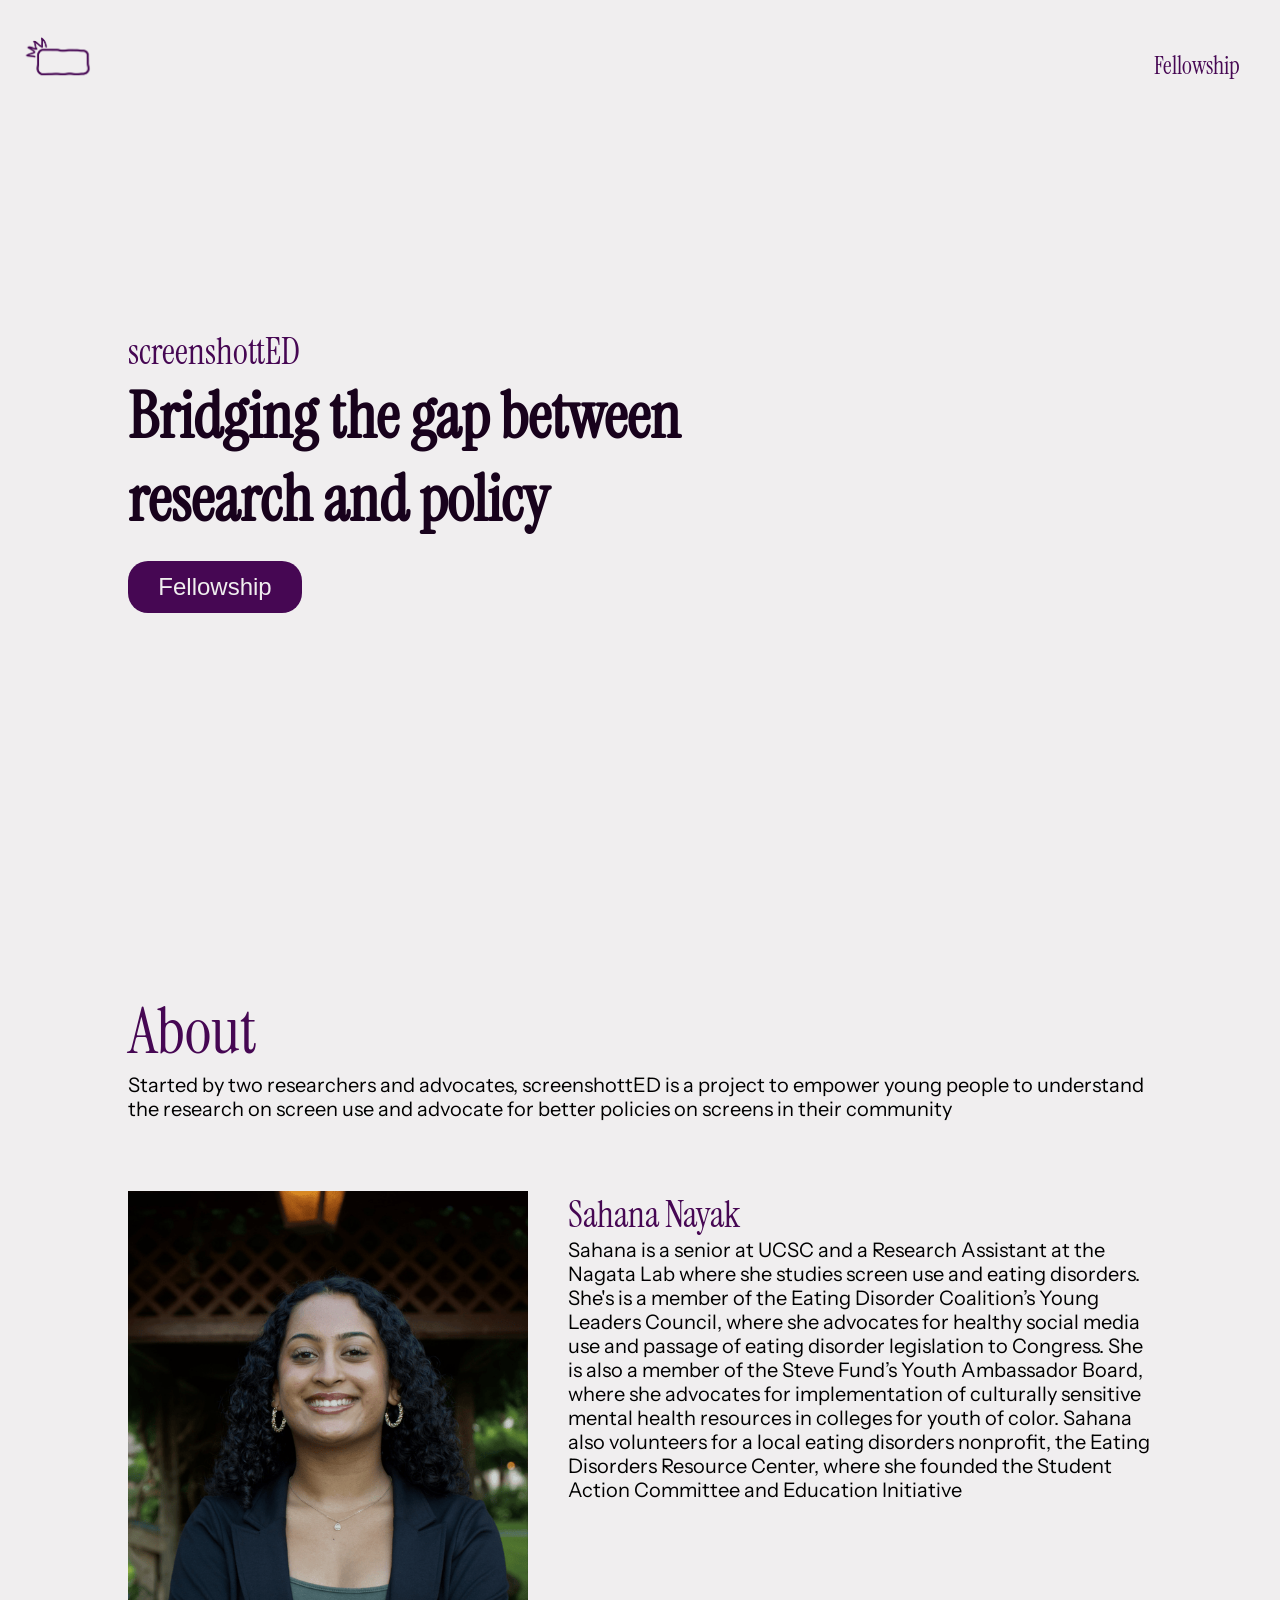
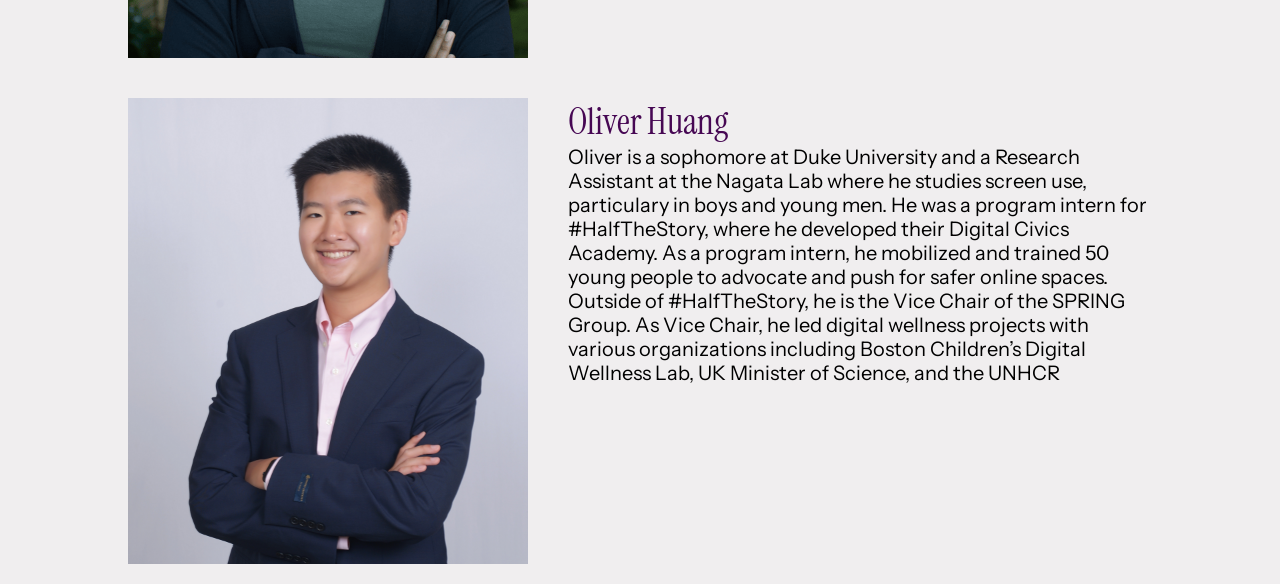
==== commit 48782bfa: "fellowship section added headshots and fellows to website" ====
--- a/index.html
+++ b/index.html
@@ -73,7 +73,7 @@
                     Oliver Huang
                 </h3>
                 <p>
-                    Oliver is a sophomore at Duke University and a Research Assistant at the Nagata Lab. He was a program intern for #HalfTheStory, where he developed their Digital Civics Academy. As a program intern, he mobilized and trained 50 young people to advocate and push for safer online spaces. Outside of #HalfTheStory, he is the Vice Chair of the SPRING Group. As Vice Chair, he led digital wellness projects with various organizations including Boston Children’s Digital Wellness Lab, UK Minister of Science, and the UNHCR
+                    Oliver is a sophomore at Duke University and a Research Assistant at the Nagata Lab where he studies screen use, particulary in boys and young men. He was a program intern for #HalfTheStory, where he developed their Digital Civics Academy. As a program intern, he mobilized and trained 50 young people to advocate and push for safer online spaces. Outside of #HalfTheStory, he is the Vice Chair of the SPRING Group. As Vice Chair, he led digital wellness projects with various organizations including Boston Children’s Digital Wellness Lab, UK Minister of Science, and the UNHCR
                 </p>
             </div>
         </div>
--- a/styles.css
+++ b/styles.css
@@ -193,11 +193,51 @@
     font-family: 'instrument sans', sans-serif;
 }
 
+.fellows {
+    padding: 20px;
+    width: clamp(300px, 80%, 1000px);
+    margin-left: auto;
+    margin-right: auto;
+}
+
+.fellows h2 {
+    margin-bottom: 30px;
+}
+
+.fellowship-container {
+    display: flex;
+    align-items: flex-start;
+    align-content: flex-start;
+    gap: 60px;
+    flex-wrap: wrap;
+}
+
+.fellows h3 {
+    color: var(--edblack);
+    font-family: "Instrument Sans", sans-serif;
+    font-size: 24px;
+    font-style: normal;
+    font-weight: 500;
+    line-height: normal;
+    margin-top: 12px;
+}
+
+.fellows h4 {
+    color: #460753;
+    font-family: "Instrument Sans", sans-serif;
+    font-size: 24px;
+    font-style: normal;
+    font-weight: 600;
+    line-height: normal;
+}
+
+
 @media screen and (max-width: 700px) {
     .herocontainer {
         padding-left: 20px;
         padding-right: 20px;
         width: auto;
+        min-height: 100vh;
     }
 
     h1 {
@@ -237,4 +277,9 @@
     .about-text {
         margin-top: 20px;
     }
+
+    .fellowship-container {
+        flex-direction: none;
+        justify-content: space-evenly;
+    }
 }
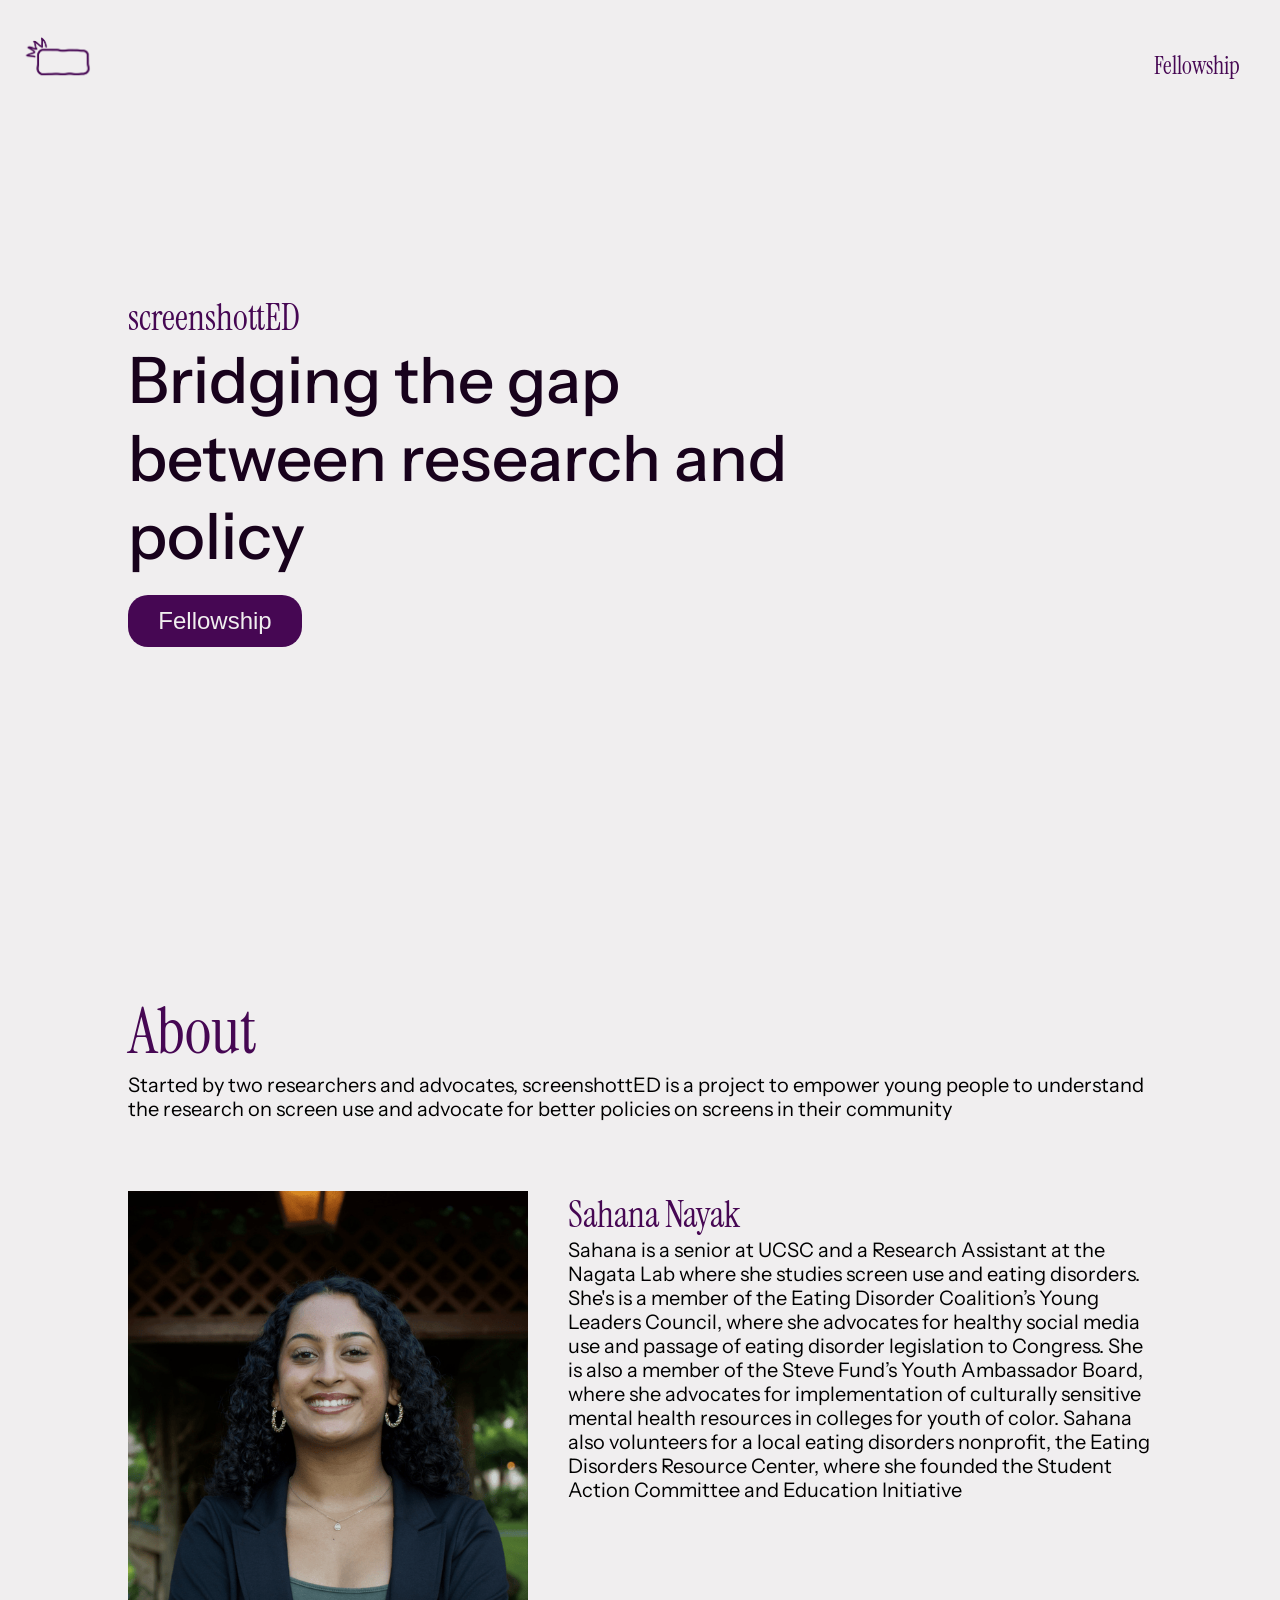
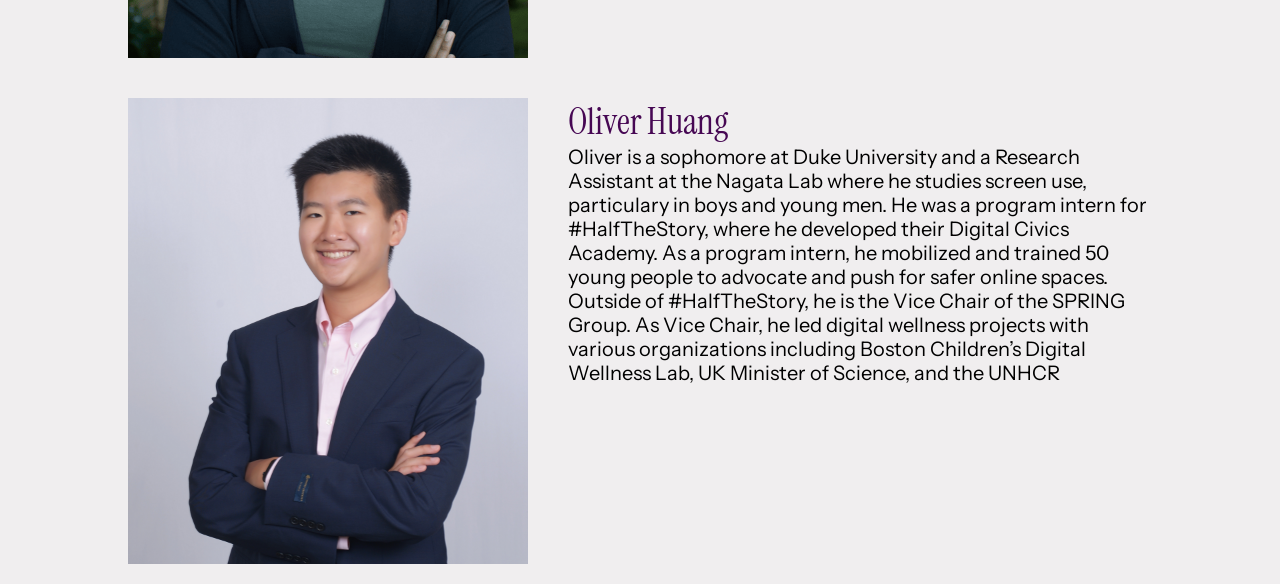
==== commit b7799892: "font updates" ====
--- a/index.html
+++ b/index.html
@@ -10,10 +10,9 @@
     <link rel="preconnect" href="https://fonts.gstatic.com" crossorigin>
     <link href="https://fonts.googleapis.com/css2?family=Instrument+Serif:ital@0;1&display=swap" rel="stylesheet">
     <script src="https://code.jquery.com/jquery-3.7.1.js" integrity="sha256-eKhayi8LEQwp4NKxN+CfCh+3qOVUtJn3QNZ0TciWLP4=" crossorigin="anonymous"></script>
-    <link rel="preconnect" href="https://fonts.googleapis.com">
-    <link rel="preconnect" href="https://fonts.gstatic.com" crossorigin>
-    <link href="https://fonts.googleapis.com/css2?family=Instrument+Sans:ital,wght@0,400..700;1,400..700&family=Instrument+Serif:ital@0;1&display=swap" rel="stylesheet">
-
+   <link rel="preconnect" href="https://fonts.googleapis.com">
+<link rel="preconnect" href="https://fonts.gstatic.com" crossorigin>
+<link href="https://fonts.googleapis.com/css2?family=Instrument+Sans:ital,wdth,wght@0,87.5,400..700;1,87.5,400..700&display=swap" rel="stylesheet">
     <link rel="icon" type="image/x-icon" href="./Screen Shotted Logo.png">
 </head>
 <body>
--- a/styles.css
+++ b/styles.css
@@ -24,9 +24,9 @@
 
 
 h1 {
-    font-family: 'Instrument Serif';
-    color: var(--edblack);
-    font-weight: 600;
+    font-family: 'Instrument Sans', sans-serif;
+    color: var(--edblack);
+    font-weight: 500;
     font-size: 64px;
 }
 
@@ -229,6 +229,7 @@
     font-style: normal;
     font-weight: 600;
     line-height: normal;
+    font-variation-settings: "wdth" 80;
 }
 
 
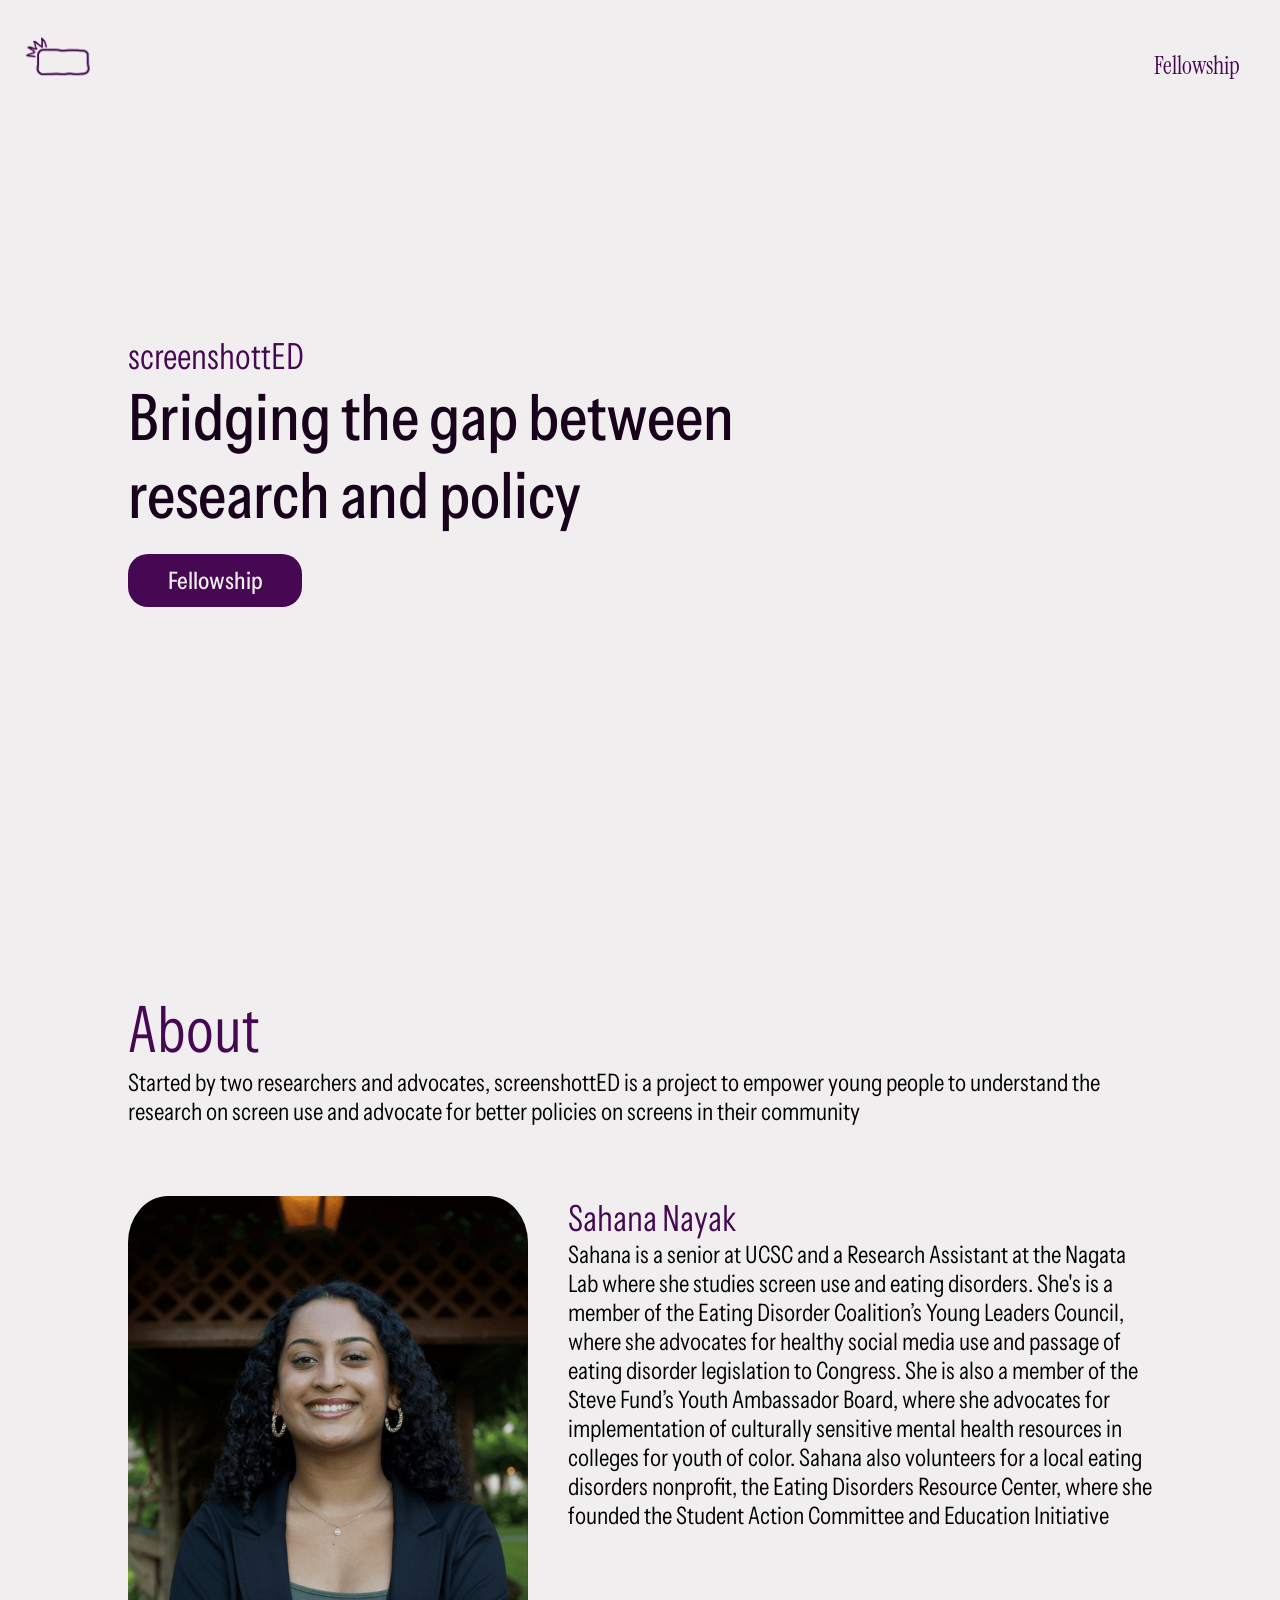
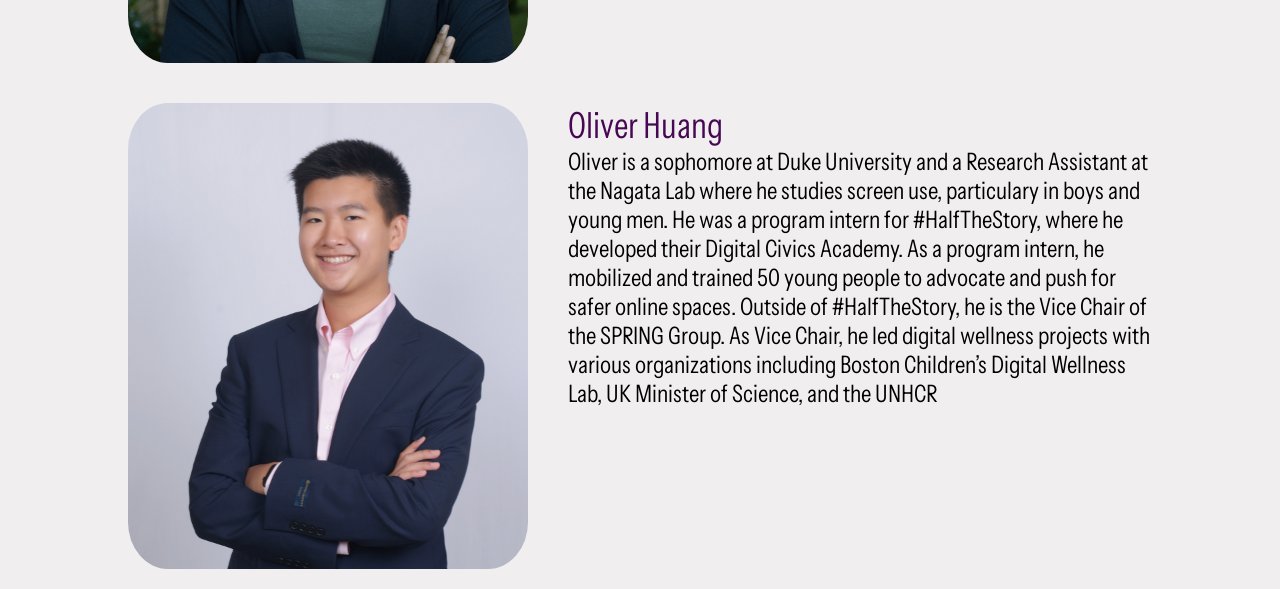
==== commit d513241e: "About Page + Css Updates" ====
--- a/index.html
+++ b/index.html
@@ -11,9 +11,9 @@
     <link href="https://fonts.googleapis.com/css2?family=Instrument+Serif:ital@0;1&display=swap" rel="stylesheet">
     <script src="https://code.jquery.com/jquery-3.7.1.js" integrity="sha256-eKhayi8LEQwp4NKxN+CfCh+3qOVUtJn3QNZ0TciWLP4=" crossorigin="anonymous"></script>
    <link rel="preconnect" href="https://fonts.googleapis.com">
+   <link rel="preconnect" href="https://fonts.googleapis.com">
 <link rel="preconnect" href="https://fonts.gstatic.com" crossorigin>
-<link href="https://fonts.googleapis.com/css2?family=Instrument+Sans:ital,wdth,wght@0,87.5,400..700;1,87.5,400..700&display=swap" rel="stylesheet">
-    <link rel="icon" type="image/x-icon" href="./Screen Shotted Logo.png">
+<link href="https://fonts.googleapis.com/css2?family=Instrument+Sans:ital,wdth,wght@0,75..100,400..700;1,75..100,400..700&display=swap" rel="stylesheet">
 </head>
 <body>
     <div id="nav-placeholder">
@@ -37,7 +37,6 @@
                     Fellowship
                 </h3>
                 </a>
-
             </div>
         </div>
     </div>
--- a/styles.css
+++ b/styles.css
@@ -10,44 +10,41 @@
     background-color: var(--edwhite);
 }
 
-.instrument-serif-regular {
-  font-family: "Instrument Serif", serif;
-  font-weight: 400;
-  font-style: normal;
-}
-
-.instrument-serif-regular-italic {
-  font-family: "Instrument Serif", serif;
-  font-weight: 800;
-  font-style: italic;
-}
-
 
 h1 {
     font-family: 'Instrument Sans', sans-serif;
     color: var(--edblack);
     font-weight: 500;
     font-size: 64px;
+    font-variation-settings:
+        "wdth" 80;
 }
 
 h2 {
-    font-family: 'Instrument Serif', serif;
+    font-family: 'Instrument Sans', sans-serif;
     font-weight: 400;
     color: var(--edpurple);
     font-size: 64px;
+    font-variation-settings:
+        "wdth" 75;
 }
 
 h3 {
+    font-family: 'Instrument Sans', sans-serif;
     font-weight: 400;
     color: var(--edpurple);
     font-size: 36px;
+    font-variation-settings:
+        "wdth" 75;
 }
 
 p {
     font-family: 'Instrument Sans', sans-serif;
     font-weight: 400;
     color: var(--quwhite);
-    font-size: 20px;
+    font-size: 24px;
+    font-variation-settings:
+        "wdth" 80;
 }
 
 .herocontainer {
@@ -83,10 +80,13 @@
 }
 
 .header {
+    font-family: 'Instrument Sans', sans-serif;
     padding: 50px;
     justify-content: center;
     margin-left: auto;
     margin-right: auto;
+    font-variation-settings:
+        "wdth" 75;
     width: clamp(300px, 80%, 1100px);
 }
 
@@ -108,7 +108,9 @@
     text-decoration: none;
     font-size: 24px;
     text-align: center;
-    font-family: instrument-sans, sans-serif;
+    font-variation-settings: 
+        "wdth" 80;
+    font-weight: 500;
 }
 
 .workbox {
@@ -158,15 +160,13 @@
     margin-right: auto;
 }
 
-.about h3 {
-    font-family: 'instrument serif', serif;
-}
 
 .about-image img {
     max-width: 400px;
     margin-right: 40px;
     aspect-ratio: 6/7;
     object-fit: cover;
+    border-radius: 10%;
 }
 
 .body {
@@ -198,10 +198,14 @@
     width: clamp(300px, 80%, 1000px);
     margin-left: auto;
     margin-right: auto;
+    margin-bottom: 80px;
 }
 
 .fellows h2 {
-    margin-bottom: 30px;
+    padding-bottom: 40px;
+    font-weight: 500;
+    font-variation-settings: 
+        "wdth" 75;
 }
 
 .fellowship-container {
@@ -232,6 +236,22 @@
     font-variation-settings: "wdth" 80;
 }
 
+.faq {
+    margin-left: auto;
+    margin-right: auto;
+}
+
+.faq h3 {
+    margin-bottom: 24px;
+}
+
+.faq p {
+    color: var(--edblack);
+    font-size: 24px;
+    font-family: 'instrument sans', sans-serif;
+    margin-bottom: 36px;
+}
+
 
 @media screen and (max-width: 700px) {
     .herocontainer {
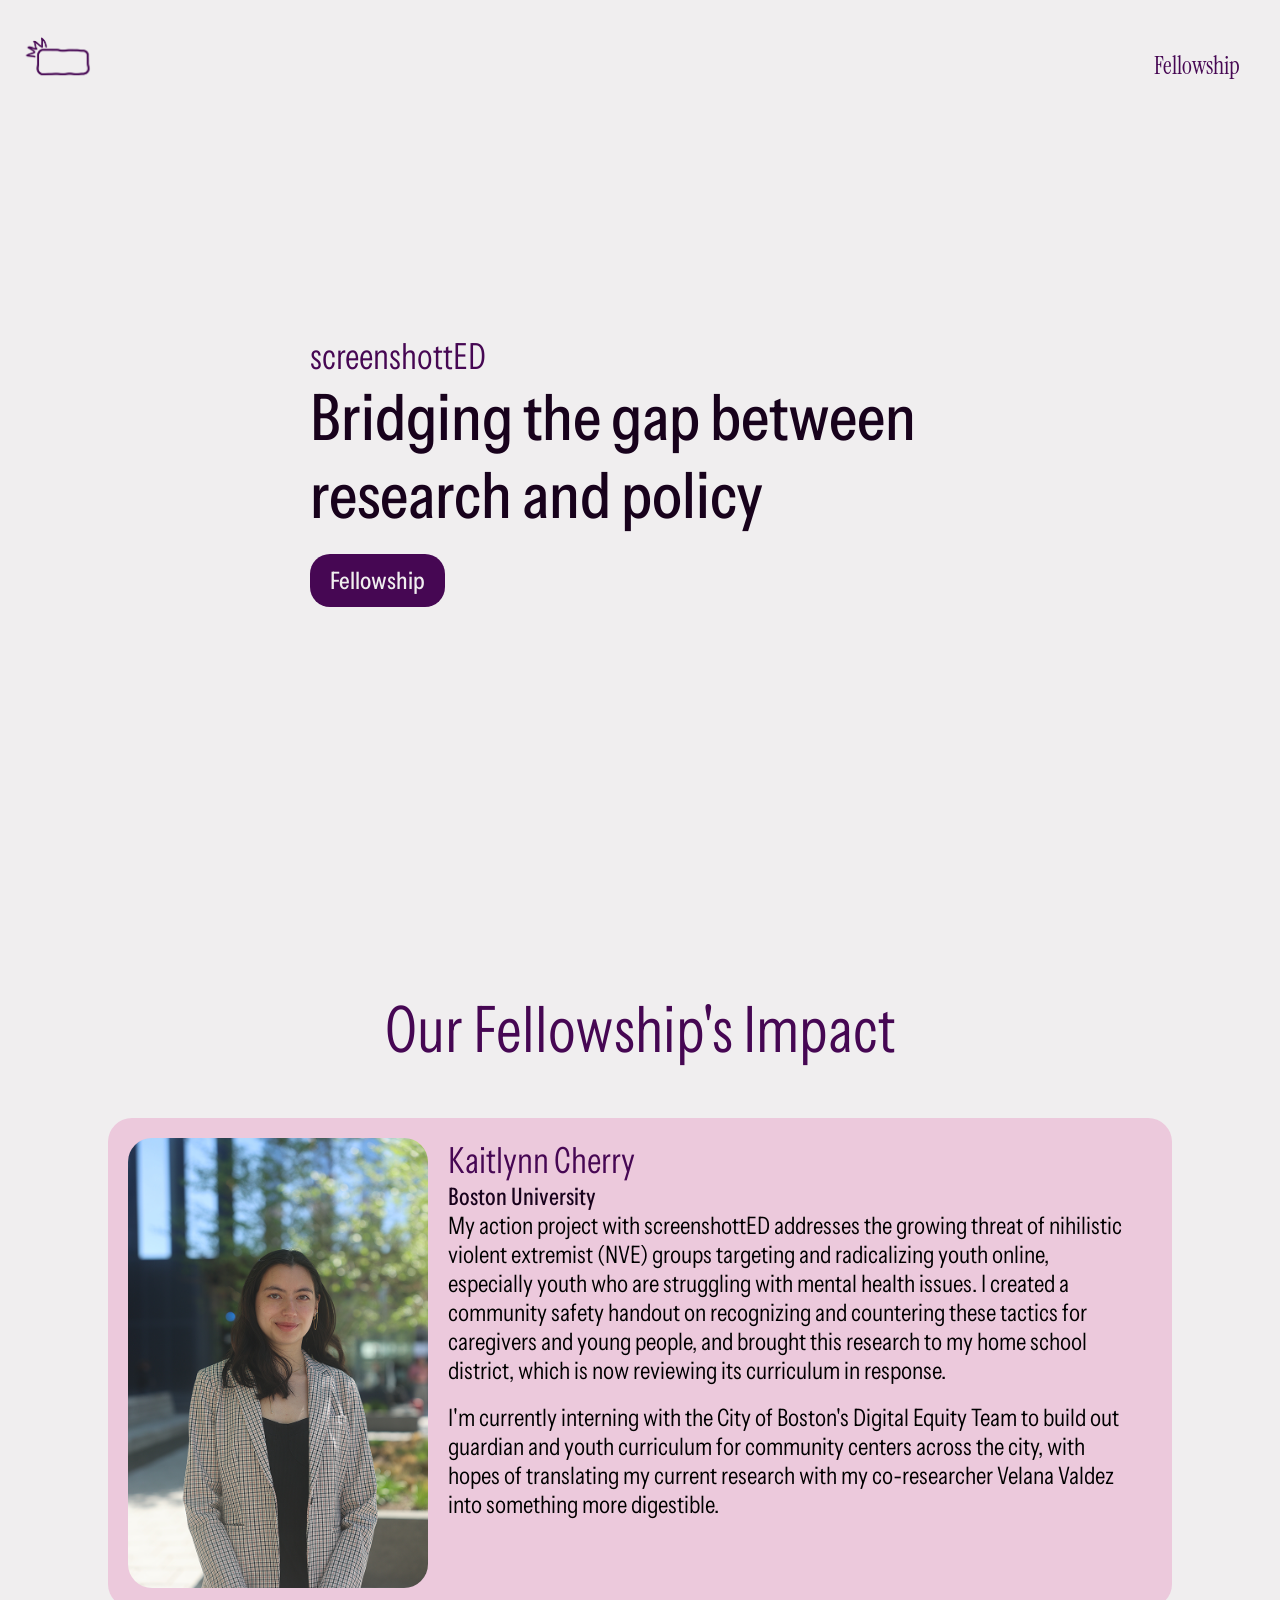
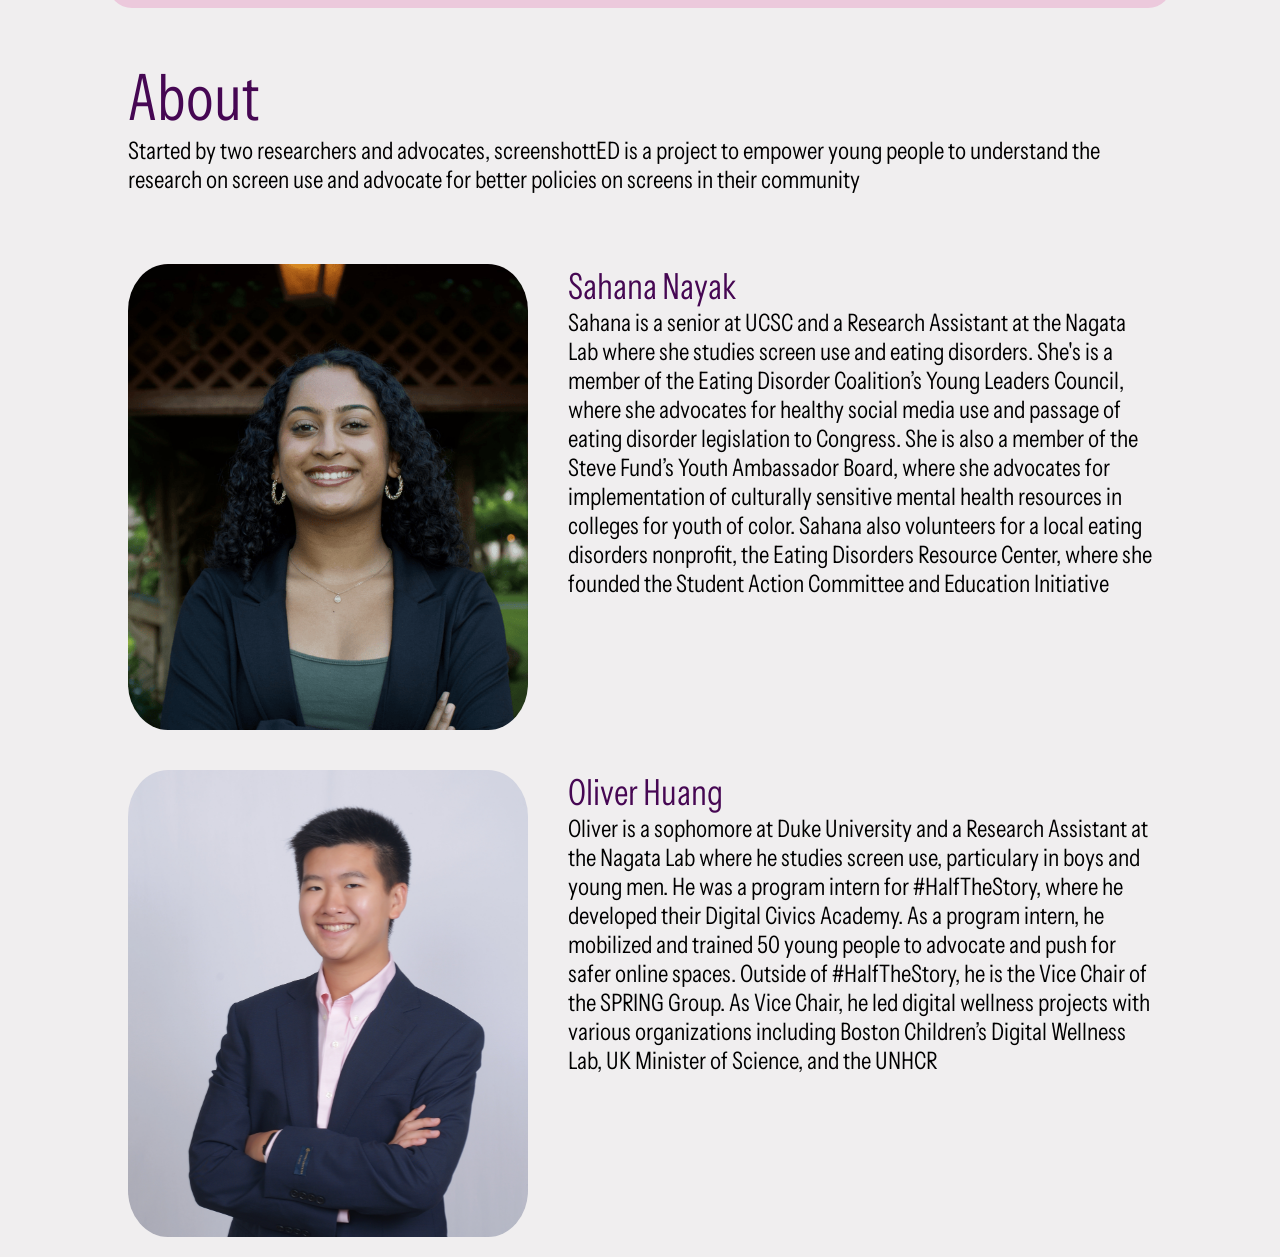
==== commit 6f1eb680: "callout and site prep" ====
--- a/index.html
+++ b/index.html
@@ -41,6 +41,32 @@
         </div>
     </div>
     <div class="container">
+        <div class="header" id="impact">
+            <h2>
+                Our Fellowship's Impact
+            </h2>
+        </div>
+        <div class="callout-box">
+            <div class="callout-image">
+                <img src="/headshots/k-spotlight.png">
+            </div>
+            <div class="callout-text">
+                <h3>
+                    Kaitlynn Cherry
+                </h3>
+                <h4>
+                    Boston University
+                </h4>    
+                <p>
+                    My action project with screenshottED addresses the growing threat of nihilistic violent extremist (NVE) groups targeting and radicalizing youth online, especially youth who are struggling with mental health issues. I created a community safety handout on recognizing and countering these tactics for caregivers and young people, and brought this research to my home school district, which is now reviewing its curriculum in response. 
+                </p>
+                <br>
+                <p>
+                    I'm currently interning with the City of Boston's Digital Equity Team to build out guardian and youth curriculum for community centers across the city, with hopes of translating my current research with my co-researcher Velana Valdez into something more digestible.
+                </p>
+            </div>
+        </div>
+    <div class="container">
         <div class="header">
             <h2>
                 About
--- a/styles.css
+++ b/styles.css
@@ -2,12 +2,12 @@
     --edwhite: #F0EEEF;
     --edpurple: #460753;
     --edblack: #18021C;
+    --edpink: #DC3591;
 }
 
 * {
     margin: 0;
     padding: 0;
-    background-color: var(--edwhite);
 }
 
 
@@ -34,6 +34,15 @@
     font-weight: 400;
     color: var(--edpurple);
     font-size: 36px;
+    font-variation-settings:
+        "wdth" 75;
+}
+
+h4 {
+    font-family: 'Instrument Sans', sans-serif;
+    font-weight: 500;
+    color: var(--edblack);
+    font-size: 24px;
     font-variation-settings:
         "wdth" 75;
 }
@@ -53,7 +62,7 @@
     display: flex;
     justify-content: center;
     align-items: center;
-    width: clamp(300px, 80%, 1100px);
+    width: 100%;
     padding: 20px;
     margin-left: auto;
     margin-right: auto;
@@ -62,6 +71,7 @@
 .herotext {
     justify-content: start;
     width: clamp(300px, 80%, 700px);
+    margin-left: auto;
     margin-right: auto;
 }
 
@@ -72,11 +82,10 @@
 
 .container {
     min-height: 100vh;
-    background-color: var(--quwhite);
+    background-color: var(--edwhite);
     justify-content: center;
     margin-left: auto;
     margin-right: auto;
-    margin: 0;
 }
 
 .header {
@@ -88,14 +97,21 @@
     font-variation-settings:
         "wdth" 75;
     width: clamp(300px, 80%, 1100px);
+}
+
+#impact {
+    text-align: center;
+    font-size: 28px;
 }
 
 .button {
     background-color: var(--edpurple);
     border: none;
     border-radius: 20px;
-    padding: 12px;
-    width: 150px;
+    padding-left: 20px;
+    padding-right: 20px;
+    padding-top: 12px;
+    padding-bottom: 12px;
     cursor: pointer;
     text-decoration: none;
     display: inline-block;
@@ -113,7 +129,30 @@
     font-weight: 500;
 }
 
+.callout-box {
+    background-color: color-mix(in srgb, var(--edpink), transparent 80%);
+    border-radius: 24px;
+    padding: 20px;
+    width: clamp(300px, 80%, 1100px);
+    margin-left: auto;
+    margin-right: auto;
+    display: flex;
+    flex-direction: row;
+}
+
+.callout-image img {
+    max-width: 300px;
+    border-radius: 24px;
+    object-fit: cover;
+}
+
+.callout-text {
+    padding-left: 20px;
+    padding-right: 20px;
+}
+
 .workbox {
+    background-color: var(--edwhite);
     display: inline-flexbox;
     flex-direction: row;
     justify-content: center;
@@ -193,12 +232,17 @@
     font-family: 'instrument sans', sans-serif;
 }
 
+.fellow-setup {
+    width: 100%;
+    background-color: var(--edwhite);
+}
+
 .fellows {
     padding: 20px;
-    width: clamp(300px, 80%, 1000px);
-    margin-left: auto;
-    margin-right: auto;
-    margin-bottom: 80px;
+    width: clamp(300px, 80%, 1100px);
+    margin-left: auto;
+    margin-right: auto;
+    padding-bottom: 80px;
 }
 
 .fellows h2 {
@@ -210,6 +254,8 @@
 
 .fellowship-container {
     display: flex;
+    margin-left: auto;
+    margin-right: auto;
     align-items: flex-start;
     align-content: flex-start;
     gap: 60px;
@@ -242,14 +288,22 @@
 }
 
 .faq h3 {
-    margin-bottom: 24px;
+    padding-bottom: 24px;
 }
 
 .faq p {
     color: var(--edblack);
     font-size: 24px;
     font-family: 'instrument sans', sans-serif;
-    margin-bottom: 36px;
+    padding-bottom: 36px;
+}
+
+@media screen and (max-width: 1000px) {
+    .callout-box {
+        flex-direction: column;
+        align-items: center;
+        text-align: start;
+    }
 }
 
 
@@ -303,4 +357,10 @@
         flex-direction: none;
         justify-content: space-evenly;
     }
+
+    .callout-box {
+        flex-direction: column;
+        align-items: center;
+        text-align: center;
+    }
 }
--- a/nav.css
+++ b/nav.css
@@ -1,6 +1,7 @@
 :root {
     --edwhite: #F0EEEF;
     --edpurple: #460753;
+    --edpurplish: #961baf;
     --edblack: #18021C;
 }
 
@@ -22,6 +23,7 @@
 }
 
 .navcontainer {
+    background-color: var(--edwhite);
     width: 100%;
     position: fixed;
 }
